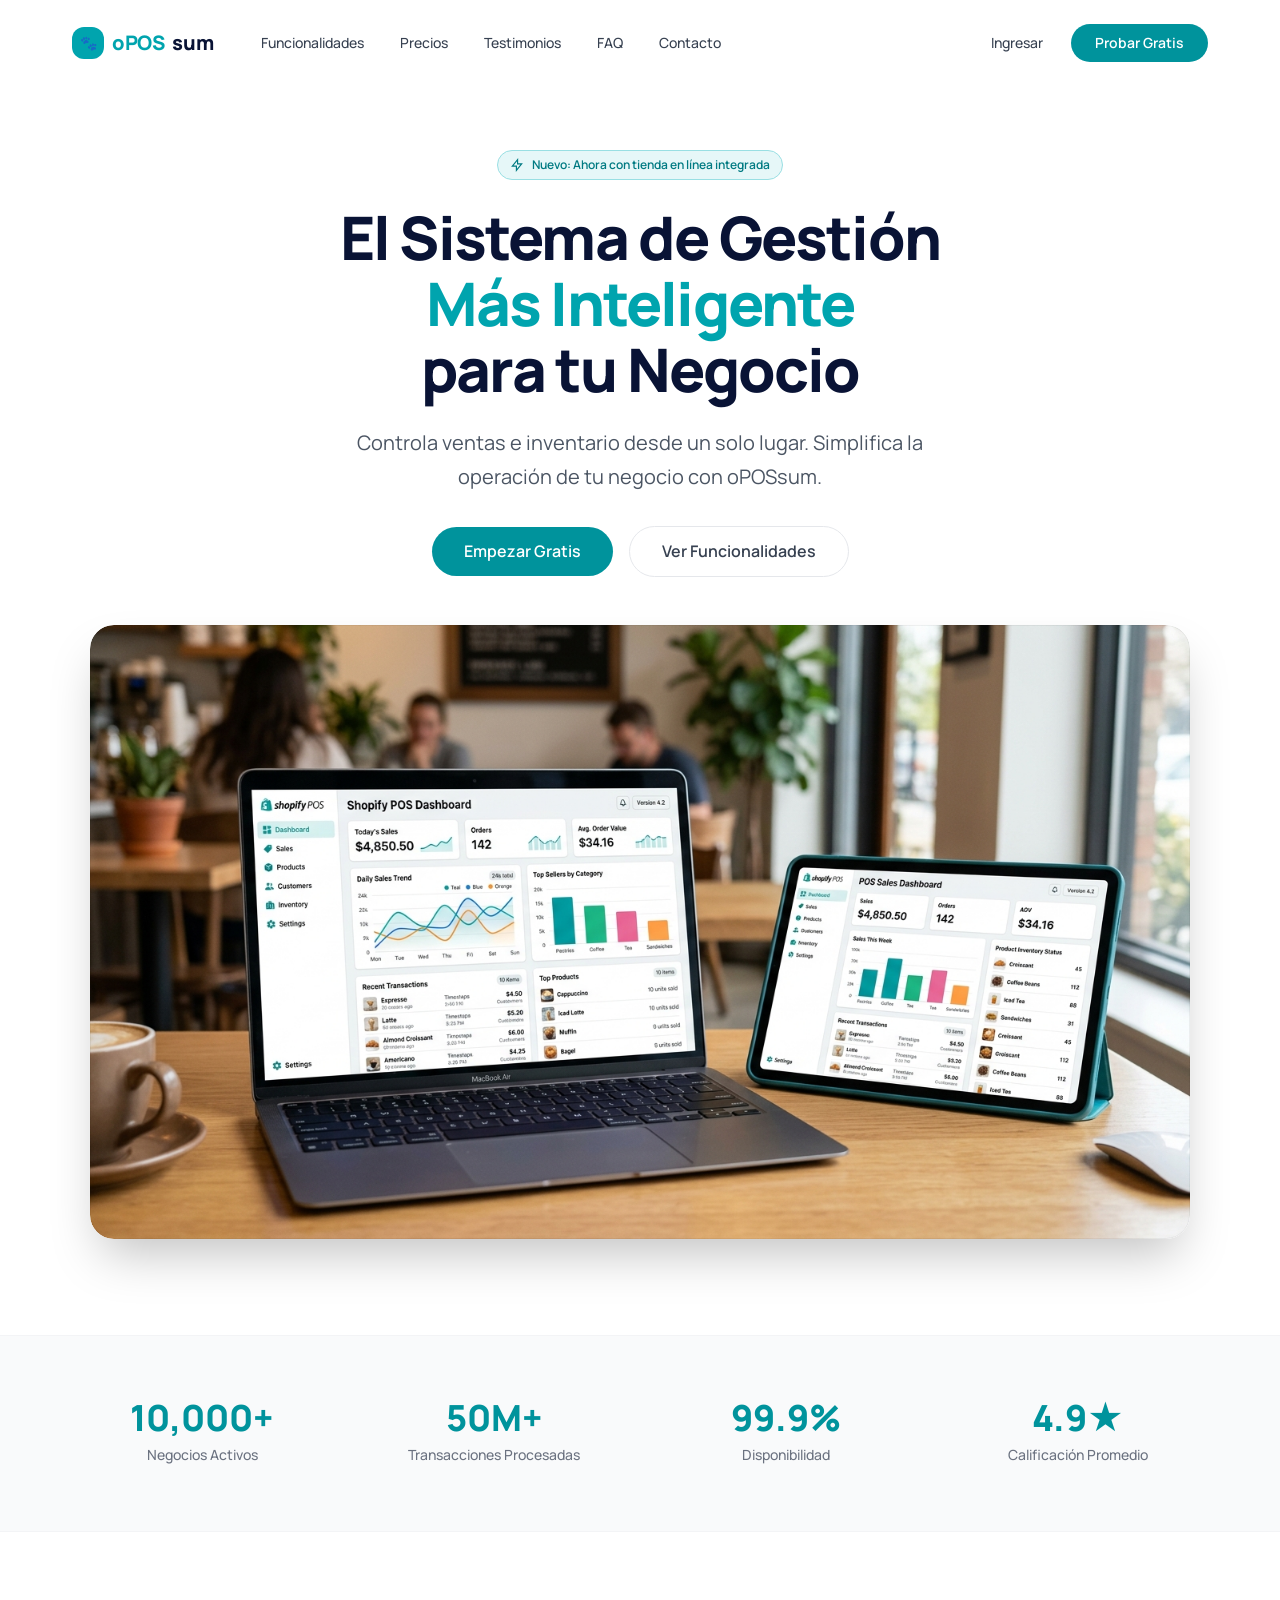
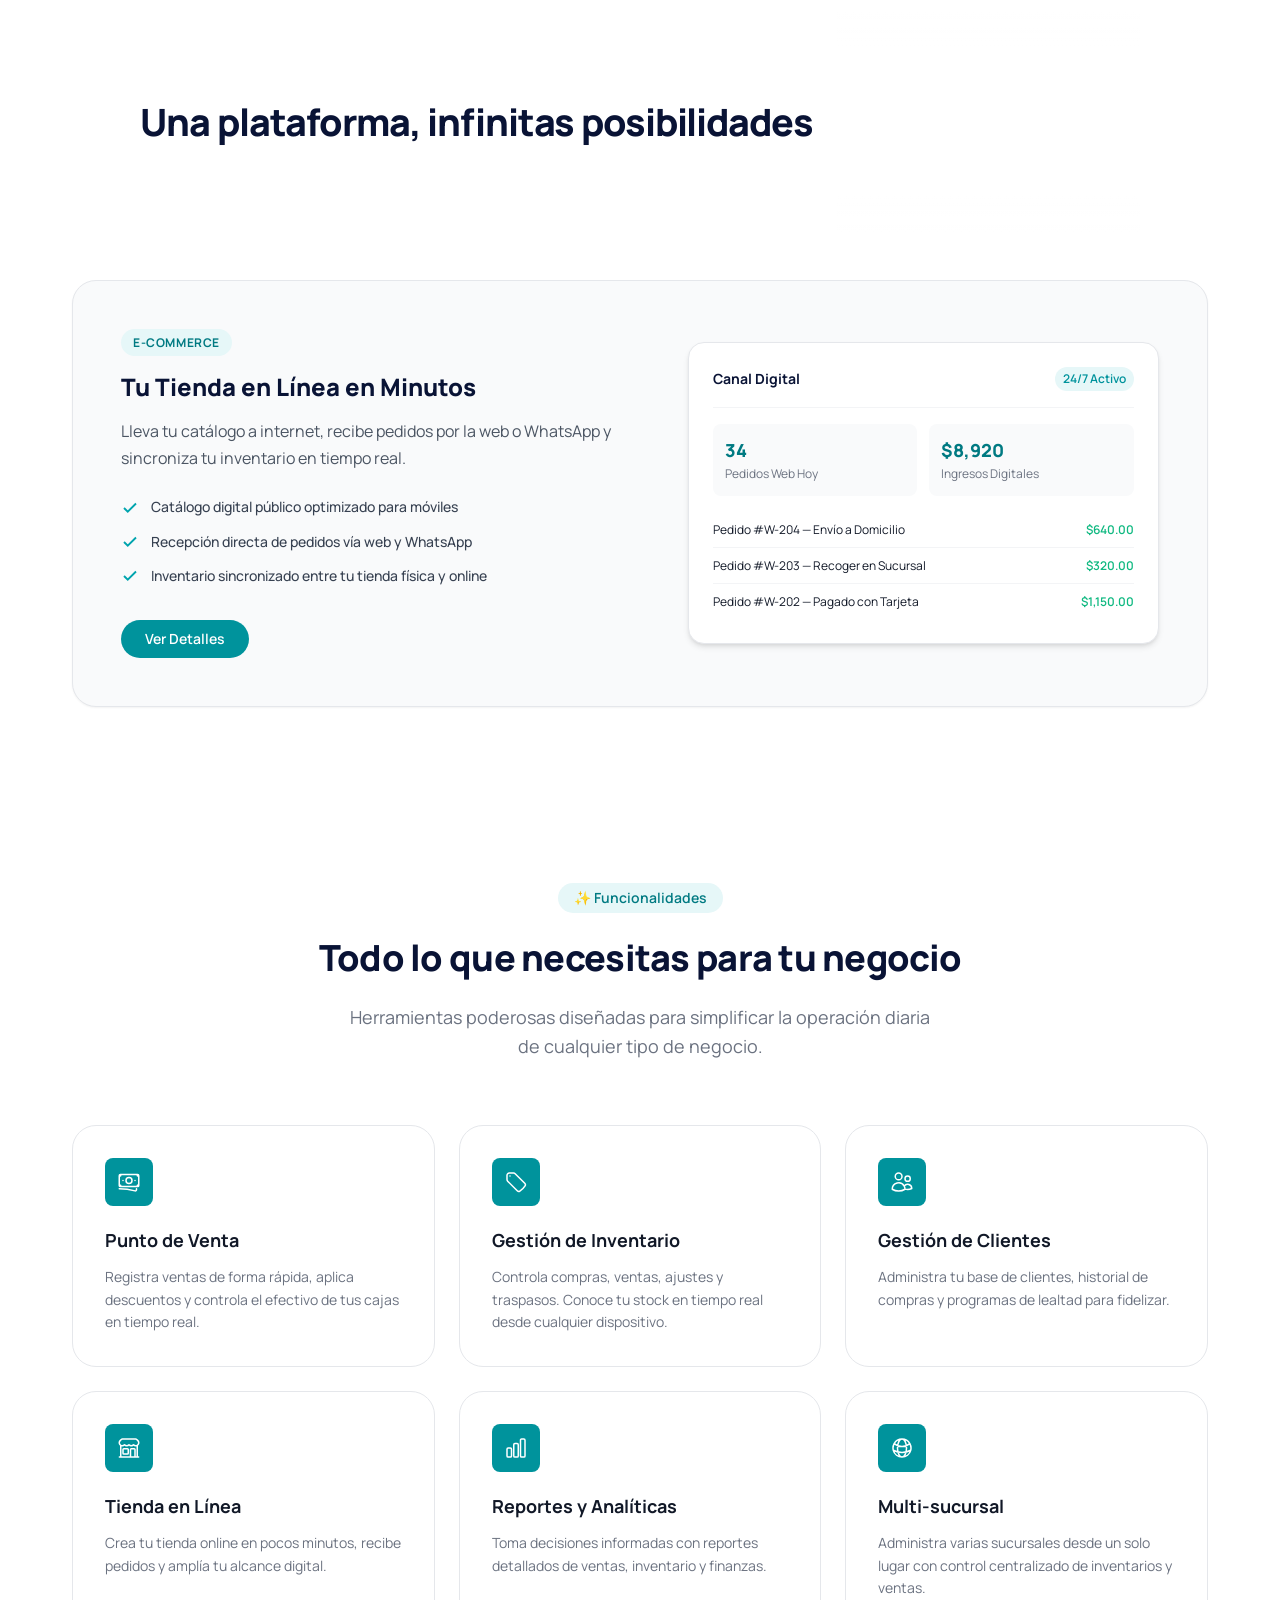
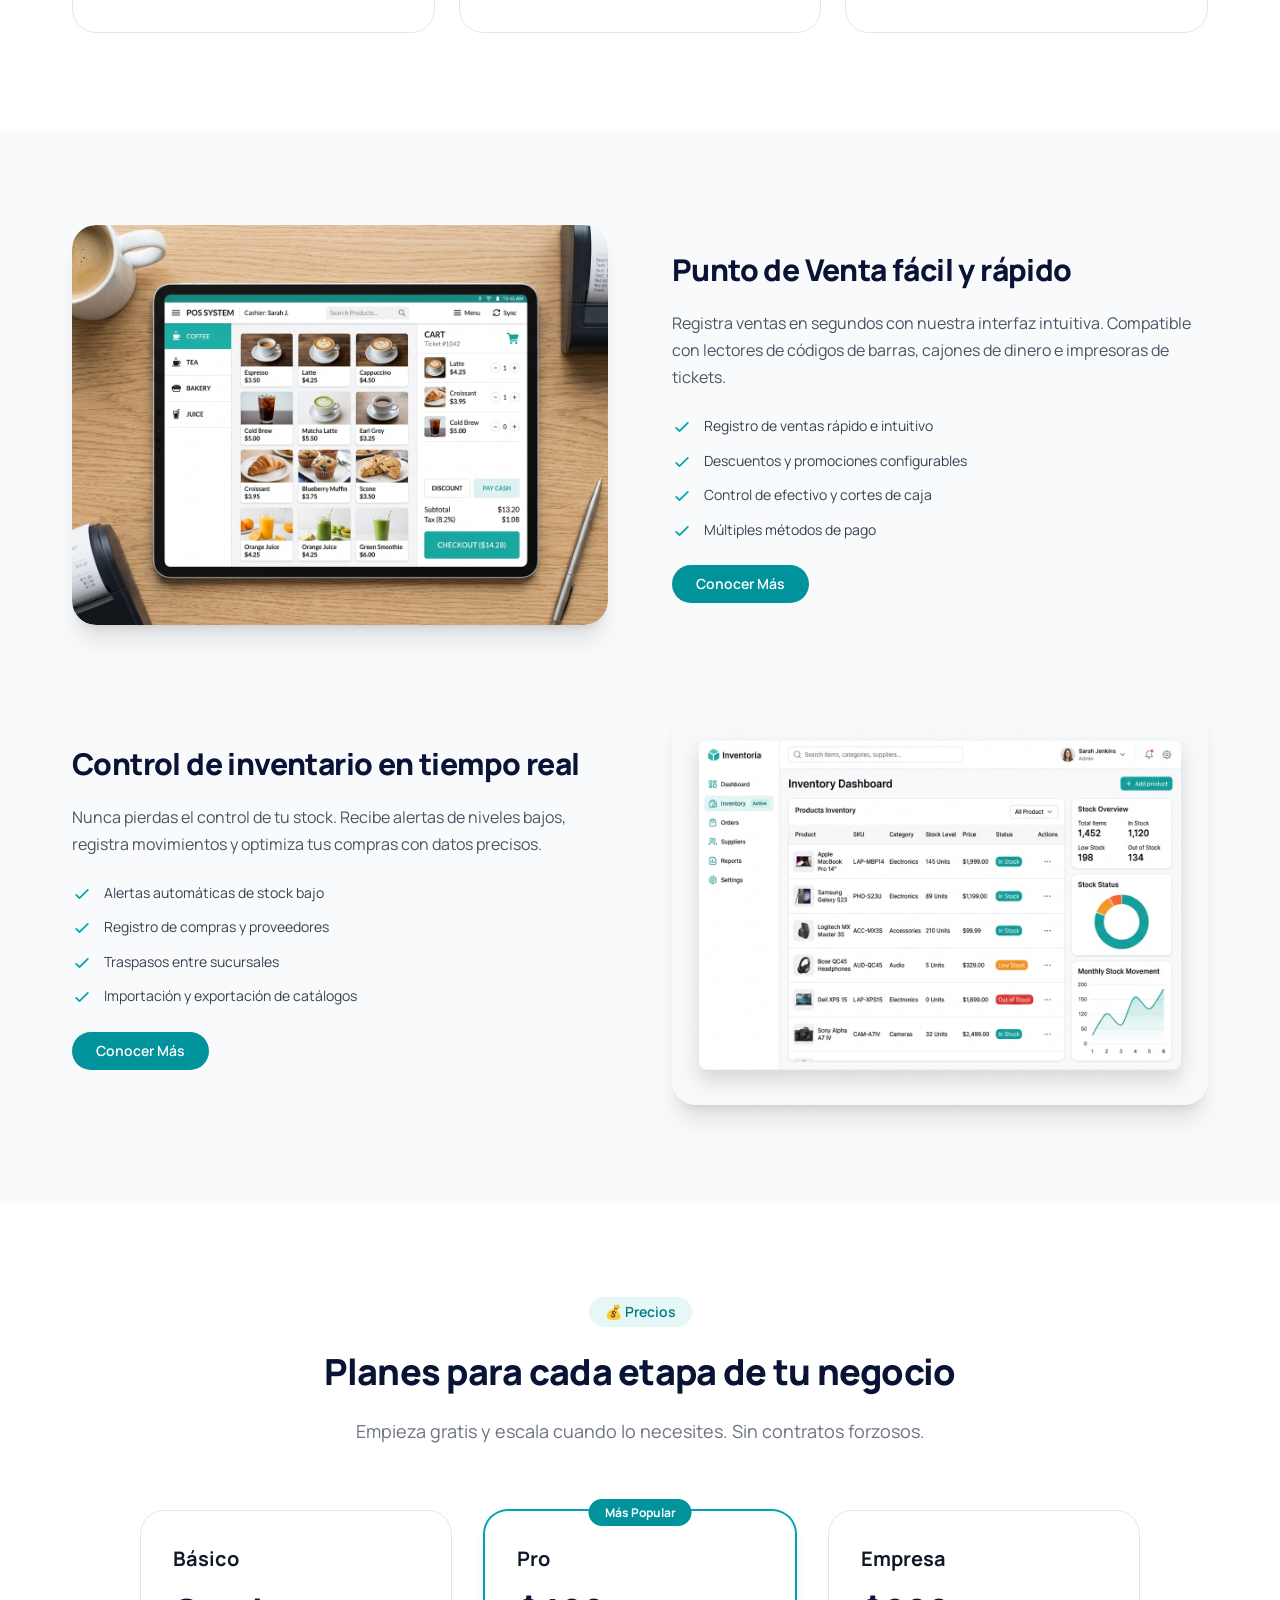
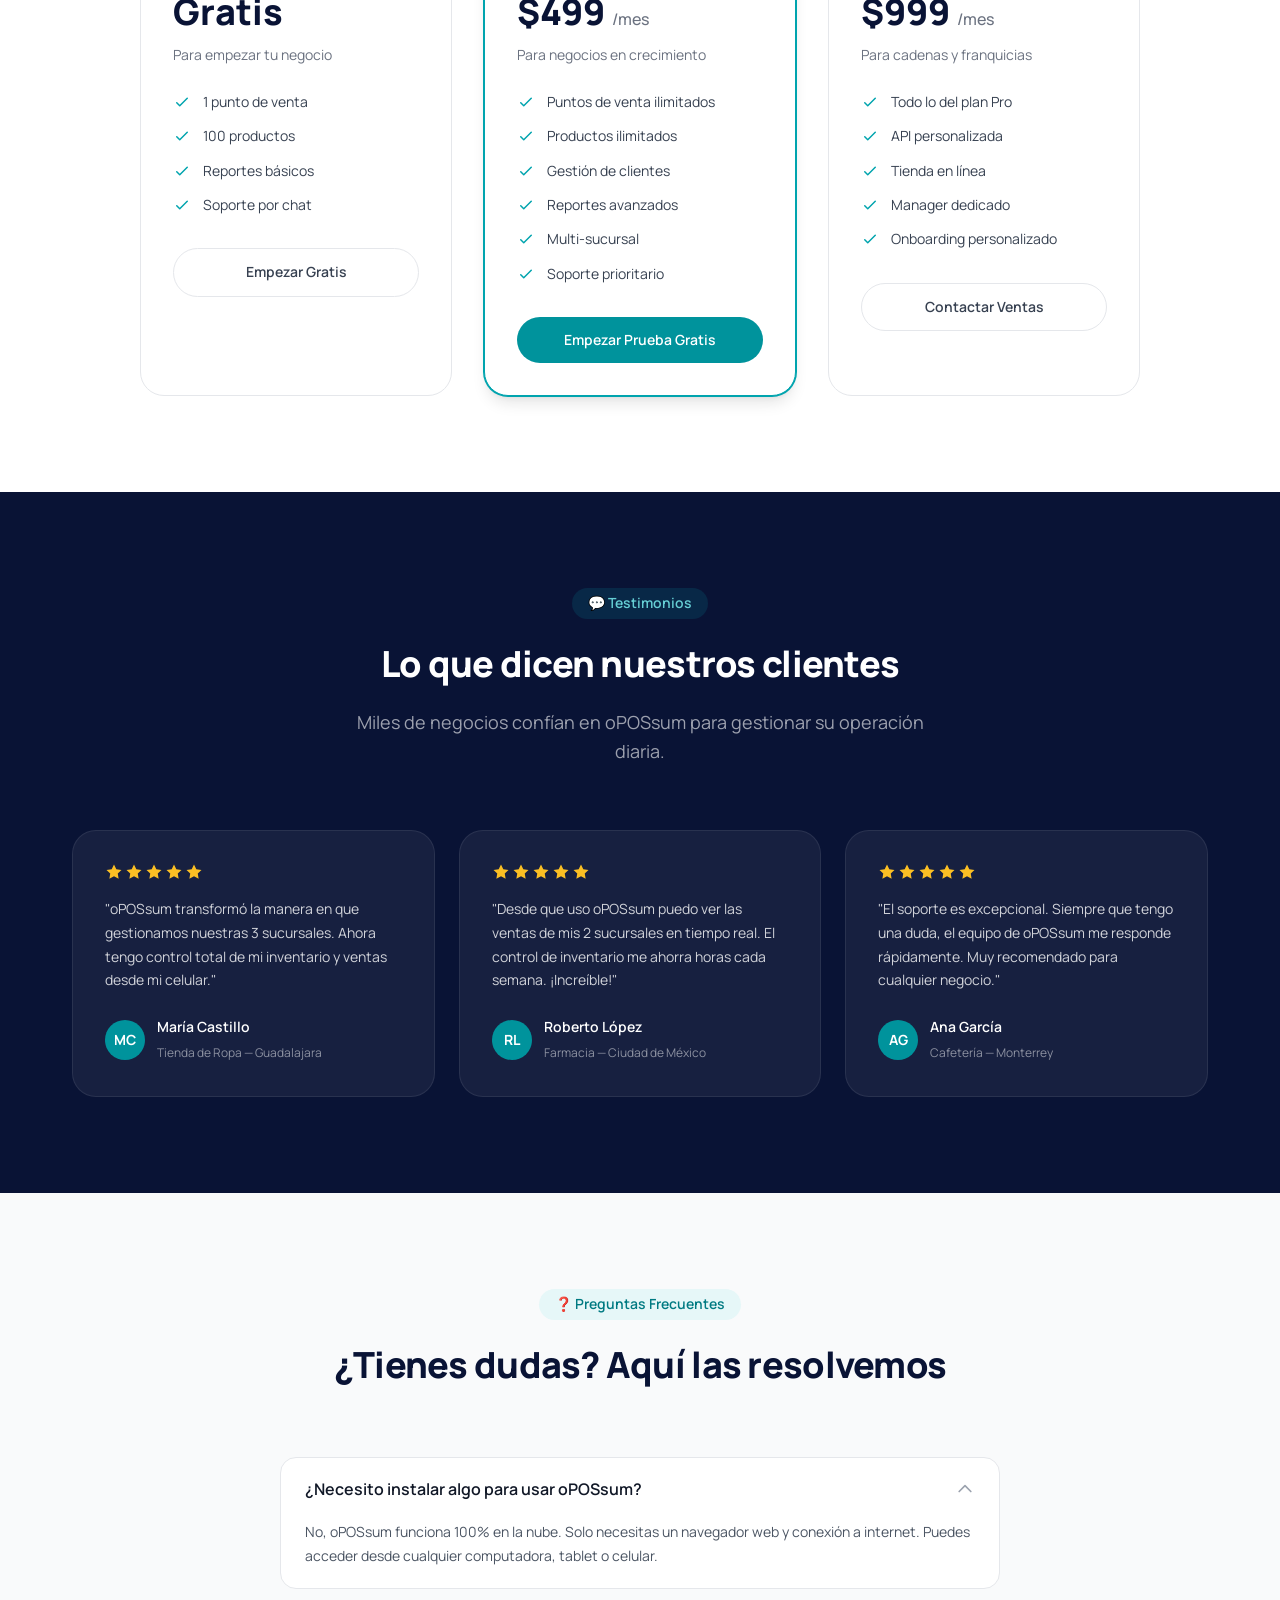
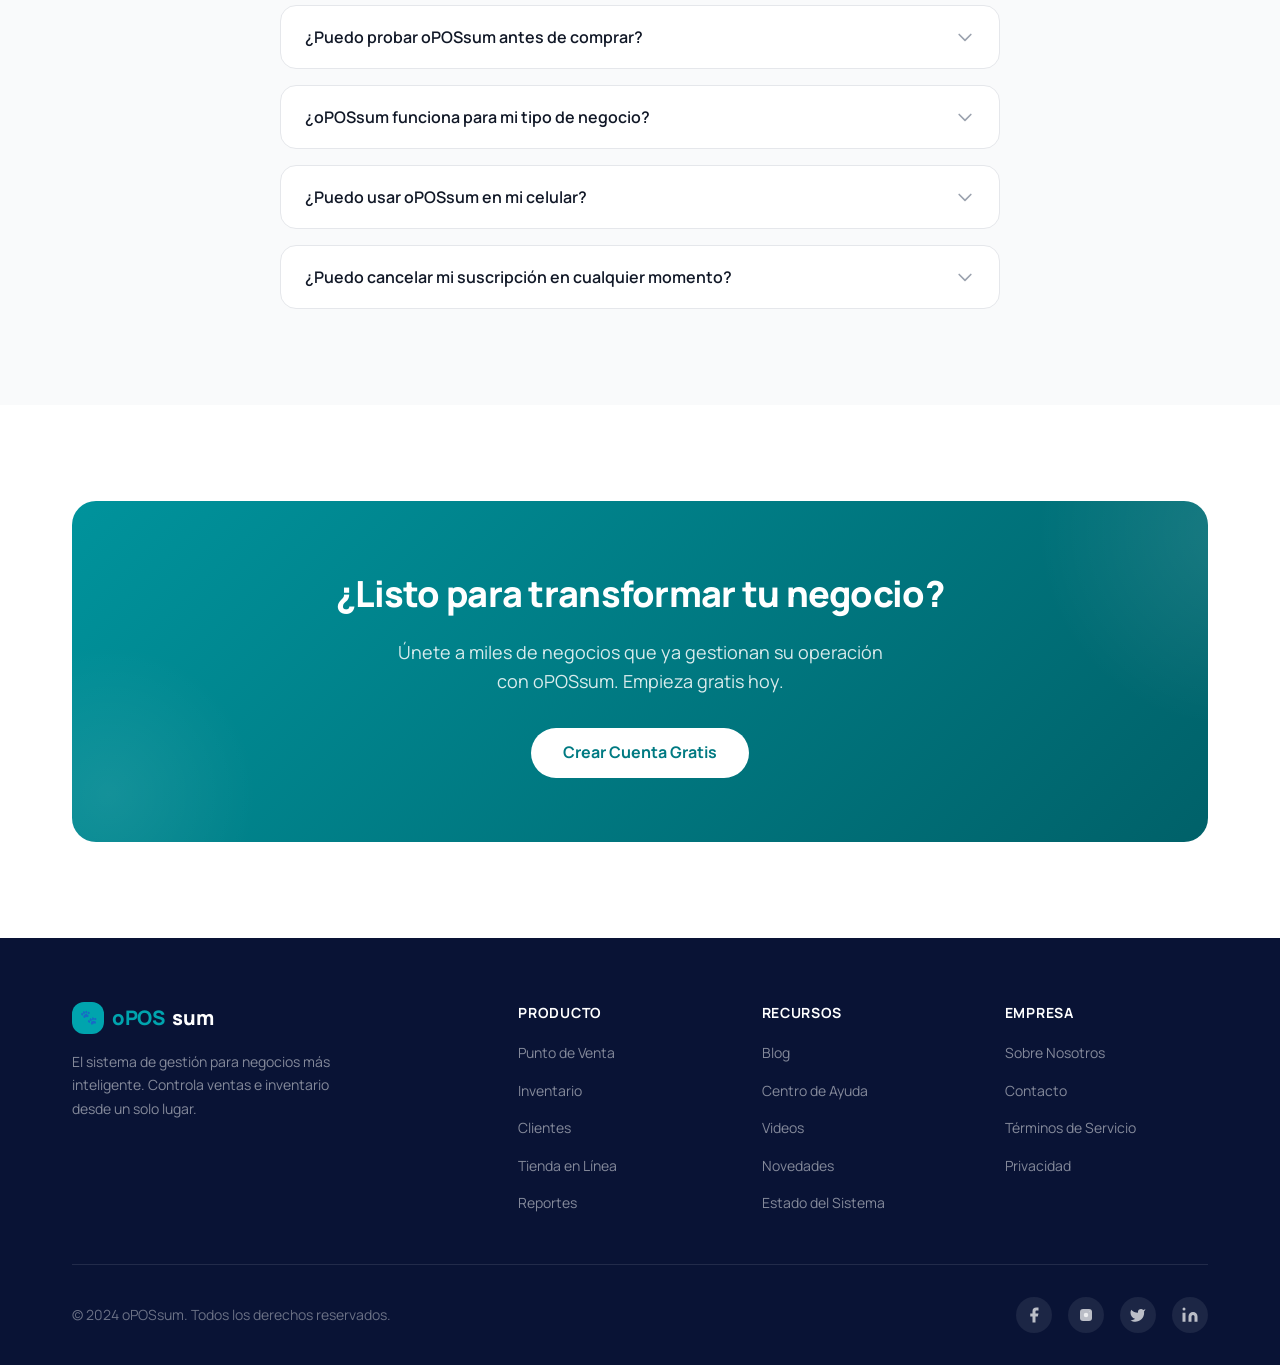
==== index.html @ d16ddad3 "feat: landing page oPOSsum con diseño responsive y selector tambor" ====
<!DOCTYPE html>
<html lang="es" class="h-full scroll-auto">
<head>
  <meta charset="UTF-8">
  <meta name="viewport" content="width=device-width, initial-scale=1.0">
  <title>oPOSsum - El Sistema de Punto de Venta Más Inteligente</title>
  <meta name="description" content="oPOSsum es el sistema de punto de venta más inteligente. Gestiona tu inventario y controla tu negocio desde cualquier lugar.">
  <meta property="og:title" content="oPOSsum - El Sistema de Punto de Venta Más Inteligente">
  <meta property="og:description" content="oPOSsum es el sistema de punto de venta más inteligente. Gestiona tu inventario y controla tu negocio desde cualquier lugar.">
  <meta property="og:type" content="website">
  <meta name="twitter:card" content="summary_large_image">
  <meta name="twitter:title" content="oPOSsum - El Sistema de Punto de Venta Más Inteligente">
  <meta name="twitter:description" content="oPOSsum es el sistema de punto de venta más inteligente. Gestiona tu inventario y controla tu negocio desde cualquier lugar.">
  <meta name="theme-color" content="#00A4AE">

  <!-- Fonts -->
  <link rel="preconnect" href="https://fonts.googleapis.com">
  <link rel="preconnect" href="https://fonts.gstatic.com" crossorigin>
  <link href="https://fonts.googleapis.com/css2?family=Manrope:wght@200;300;400;500;600;700;800;900&display=swap" rel="stylesheet">
  <link href="https://fonts.googleapis.com/css2?family=Inter:wght@200;300;400;500;600;700;800;900&display=swap" rel="stylesheet">

  <!-- Styles -->
  <link rel="stylesheet" href="styles.css">
</head>
<body>

  <!-- ============ HEADER ============ -->
  <header class="header" id="header">
    <div class="container">
      <nav class="navbar">
        <div style="display:flex; align-items:center; gap:2rem;">
          <a href="/" class="logo" aria-label="Inicio">
            <div class="logo-icon">🐾</div>
            <span>oPOS</span>sum
          </a>
          <ul class="nav-links">
            <li><a href="#funcionalidades" class="nav-link">Funcionalidades</a></li>
            <li><a href="#precios" class="nav-link">Precios</a></li>
            <li><a href="#testimonios" class="nav-link">Testimonios</a></li>
            <li><a href="#faq" class="nav-link">FAQ</a></li>
            <li><a href="#contacto" class="nav-link">Contacto</a></li>
          </ul>
        </div>
        <div class="nav-actions">
          <a href="#" class="btn-login">Ingresar</a>
          <a href="#" class="btn-primary" id="cta-header">Probar Gratis</a>
          <button class="mobile-toggle" id="mobile-toggle" aria-label="Menú">
            <svg fill="none" stroke-width="2" stroke-linecap="round" viewBox="0 0 24 24">
              <path d="M3 6h18M3 12h18M3 18h18" class="hamburger-lines"/>
            </svg>
          </button>
        </div>
      </nav>
    </div>

    <!-- Mobile Menu -->
    <div class="mobile-menu" id="mobile-menu">
      <a href="#funcionalidades" class="nav-link">Funcionalidades</a>
      <a href="#precios" class="nav-link">Precios</a>
      <a href="#testimonios" class="nav-link">Testimonios</a>
      <a href="#faq" class="nav-link">FAQ</a>
      <a href="#contacto" class="nav-link">Contacto</a>
      <a href="#" class="btn-primary btn-large">Probar Gratis</a>
    </div>
  </header>

  <main>
    <!-- ============ HERO ============ -->
    <section class="hero" id="hero">
      <div class="container">
        <div class="hero-badge">
          <svg viewBox="0 0 24 24" fill="none" stroke="currentColor" stroke-width="2">
            <path d="M13 10V3L4 14h7v7l9-11h-7z"/>
          </svg>
          Nuevo: Ahora con tienda en línea integrada
        </div>

        <h1>
          El Sistema de Gestión<br>
          <span class="highlight">Más Inteligente</span><br>
          para tu Negocio
        </h1>

        <p>
          Controla ventas e inventario desde un solo lugar. 
          Simplifica la operación de tu negocio con oPOSsum.
        </p>

        <div class="hero-buttons">
          <a href="#" class="btn-primary btn-large pulse-glow" id="cta-hero">Empezar Gratis</a>
          <a href="#funcionalidades" class="btn-secondary btn-large" id="cta-demo">Ver Funcionalidades</a>
        </div>

        <div class="hero-image">
          <img src="images/hero-dashboard.jpg" 
               alt="Dashboard del sistema oPOSsum mostrando ventas, inventario y reportes"
               width="1100" height="619"
               loading="eager">
        </div>
      </div>
    </section>

    <!-- ============ SOCIAL PROOF ============ -->
    <section class="social-proof" id="social-proof">
      <div class="container">
        <div class="stats-grid">
          <div class="stat-item animate-on-scroll">
            <div class="stat-number">10,000+</div>
            <div class="stat-label">Negocios Activos</div>
          </div>
          <div class="stat-item animate-on-scroll">
            <div class="stat-number">50M+</div>
            <div class="stat-label">Transacciones Procesadas</div>
          </div>
          <div class="stat-item animate-on-scroll">
            <div class="stat-number">99.9%</div>
            <div class="stat-label">Disponibilidad</div>
          </div>
          <div class="stat-item animate-on-scroll">
            <div class="stat-number">4.9★</div>
            <div class="stat-label">Calificación Promedio</div>
          </div>
        </div>
      </div>
    </section>

    <!-- ============ TAMBOR / POSIBILIDADES SECTION ============ -->
    <section class="possibilities-section" id="posibilidades">
      <div class="container">
        <div class="possibilities-header animate-on-scroll">
          <h2 class="possibilities-title">Una plataforma, infinitas posibilidades</h2>

          <!-- Drum Wheel / Tambor -->
          <div class="drum-wrapper" id="drum-wrapper">
            <div class="drum-viewport">
              <div class="drum-mask-top"></div>
              <div class="drum-wheel" id="drum-wheel">
                <div class="drum-item far-top">Finanzas</div>
                <div class="drum-item near-top">Proveedores</div>
                <div class="drum-item active">Ventas</div>
                <div class="drum-item near-bottom">Inventario</div>
                <div class="drum-item far-bottom">Tienda en Línea</div>
              </div>
              <div class="drum-mask-bottom"></div>
            </div>
          </div>
        </div>

        <!-- Dynamic card updated based on active drum item -->
        <div class="possibilities-card animate-on-scroll" id="possibilities-card">
          <div class="possibilities-card-info">
            <span class="possibilities-badge" id="drum-badge">Módulo</span>
            <h3 id="drum-card-title">Punto de Venta y Cobros</h3>
            <p id="drum-card-desc">Registra ventas al instante, cobra con cualquier método de pago y agiliza la atención a tus clientes.</p>
            <ul class="possibilities-feature-list" id="drum-card-list">
              <li>
                <svg viewBox="0 0 24 24" fill="none" stroke="currentColor" stroke-width="2.5"><path d="M20 6L9 17l-5-5"/></svg>
                Cobros rápidos en segundos
              </li>
              <li>
                <svg viewBox="0 0 24 24" fill="none" stroke="currentColor" stroke-width="2.5"><path d="M20 6L9 17l-5-5"/></svg>
                Control de efectivo y arqueo de caja
              </li>
              <li>
                <svg viewBox="0 0 24 24" fill="none" stroke="currentColor" stroke-width="2.5"><path d="M20 6L9 17l-5-5"/></svg>
                Múltiples métodos de pago (efectivo, tarjeta, transferencias)
              </li>
            </ul>
            <a href="#funcionalidades" class="btn-primary">Ver Detalles</a>
          </div>

          <div class="possibilities-mockup" id="drum-card-mockup">
            <div class="mockup-header">
              <span class="mockup-title" id="mockup-header-title">Panel de Operaciones</span>
              <span class="mockup-pill" id="mockup-header-status">En Vivo</span>
            </div>
            <div class="mockup-stats-row" id="mockup-stats">
              <div class="mockup-stat-box">
                <div class="num" id="mockup-stat-1-val">$14,850</div>
                <div class="lbl" id="mockup-stat-1-lbl">Ventas del Día</div>
              </div>
              <div class="mockup-stat-box">
                <div class="num" id="mockup-stat-2-val">89</div>
                <div class="lbl" id="mockup-stat-2-lbl">Tickets Cobrados</div>
              </div>
            </div>
            <div class="mockup-list" id="mockup-items">
              <div class="mockup-list-item">
                <span>Ticket #1042 — Mostrador</span>
                <span class="mockup-tag-green">+$450.00</span>
              </div>
              <div class="mockup-list-item">
                <span>Ticket #1041 — Tarjeta Débito</span>
                <span class="mockup-tag-green">+$1,280.00</span>
              </div>
              <div class="mockup-list-item">
                <span>Ticket #1040 — Transferencia</span>
                <span class="mockup-tag-green">+$790.00</span>
              </div>
            </div>
          </div>
        </div>
      </div>
    </section>

    <!-- ============ FEATURES GRID ============ -->
    <section class="features" id="funcionalidades">
      <div class="container">
        <div class="section-header animate-on-scroll">
          <div class="section-tag">✨ Funcionalidades</div>
          <h2 class="section-title">Todo lo que necesitas para tu negocio</h2>
          <p class="section-subtitle">
            Herramientas poderosas diseñadas para simplificar la operación diaria de cualquier tipo de negocio.
          </p>
        </div>

        <div class="features-grid stagger-children">
          <!-- Feature 1: Punto de Venta -->
          <div class="feature-card animate-on-scroll" id="feature-pos">
            <div class="feature-icon">
              <svg viewBox="0 0 24 24" stroke-linecap="round" stroke-linejoin="round">
                <path d="M2.25 18.75a60.07 60.07 0 0115.797 2.101c.727.198 1.453-.342 1.453-1.096V18.75M3.75 4.5v.75A.75.75 0 013 6h-.75m0 0v-.375c0-.621.504-1.125 1.125-1.125H20.25M2.25 6v9m18-10.5v.75c0 .414.336.75.75.75h.75m-1.5-1.5h.375c.621 0 1.125.504 1.125 1.125v9.75c0 .621-.504 1.125-1.125 1.125h-.375m1.5-1.5H21a.75.75 0 00-.75.75v.75m0 0H3.75m0 0h-.375a1.125 1.125 0 01-1.125-1.125V15m1.5 1.5v-.75A.75.75 0 003 15h-.75M15 10.5a3 3 0 11-6 0 3 3 0 016 0zm3 0h.008v.008H18V10.5zm-12 0h.008v.008H6V10.5z"/>
              </svg>
            </div>
            <h3>Punto de Venta</h3>
            <p>Registra ventas de forma rápida, aplica descuentos y controla el efectivo de tus cajas en tiempo real.</p>
          </div>

          <!-- Feature 2: Inventario -->
          <div class="feature-card animate-on-scroll" id="feature-inventory">
            <div class="feature-icon">
              <svg viewBox="0 0 24 24" stroke-linecap="round" stroke-linejoin="round">
                <path d="M9.568 3H5.25A2.25 2.25 0 003 5.25v4.318c0 .597.237 1.17.659 1.591l9.581 9.581c.699.699 1.78.872 2.607.33a18.095 18.095 0 005.223-5.223c.542-.827.369-1.908-.33-2.607L11.16 3.66A2.25 2.25 0 009.568 3z"/>
                <path d="M6 6h.008v.008H6V6z"/>
              </svg>
            </div>
            <h3>Gestión de Inventario</h3>
            <p>Controla compras, ventas, ajustes y traspasos. Conoce tu stock en tiempo real desde cualquier dispositivo.</p>
          </div>

          <!-- Feature 3: Clientes -->
          <div class="feature-card animate-on-scroll" id="feature-clients">
            <div class="feature-icon">
              <svg viewBox="0 0 24 24" stroke-linecap="round" stroke-linejoin="round">
                <path d="M15 19.128a9.38 9.38 0 002.625.372 9.337 9.337 0 004.121-.952 4.125 4.125 0 00-7.533-2.493M15 19.128v-.003c0-1.113-.285-2.16-.786-3.07M15 19.128v.106A12.318 12.318 0 018.624 21c-2.331 0-4.512-.645-6.374-1.766l-.001-.109a6.375 6.375 0 0111.964-3.07M12 6.375a3.375 3.375 0 11-6.75 0 3.375 3.375 0 016.75 0zm8.25 2.25a2.625 2.625 0 11-5.25 0 2.625 2.625 0 015.25 0z"/>
              </svg>
            </div>
            <h3>Gestión de Clientes</h3>
            <p>Administra tu base de clientes, historial de compras y programas de lealtad para fidelizar.</p>
          </div>

          <!-- Feature 4: Tienda en Línea -->
          <div class="feature-card animate-on-scroll" id="feature-store">
            <div class="feature-icon">
              <svg viewBox="0 0 24 24" stroke-linecap="round" stroke-linejoin="round">
                <path d="M13.5 21v-7.5a.75.75 0 01.75-.75h3a.75.75 0 01.75.75V21m-4.5 0H2.36m11.14 0H18m0 0h3.64m-1.39 0V9.349m-16.5 11.65V9.35m0 0a3.001 3.001 0 003.75-.615A2.993 2.993 0 009.75 9.75c.896 0 1.7-.393 2.25-1.016a2.993 2.993 0 002.25 1.016c.896 0 1.7-.393 2.25-1.016a3.001 3.001 0 003.75.614m-16.5 0a3.004 3.004 0 01-.621-4.72L4.318 3.44A1.5 1.5 0 015.378 3h13.243a1.5 1.5 0 011.06.44l1.19 1.189a3 3 0 01-.621 4.72m-13.5 8.65h3.75a.75.75 0 00.75-.75V13.5a.75.75 0 00-.75-.75H6.75a.75.75 0 00-.75.75v3.75c0 .415.336.75.75.75z"/>
              </svg>
            </div>
            <h3>Tienda en Línea</h3>
            <p>Crea tu tienda online en pocos minutos, recibe pedidos y amplía tu alcance digital.</p>
          </div>

          <!-- Feature 5: Reportes -->
          <div class="feature-card animate-on-scroll" id="feature-reports">
            <div class="feature-icon">
              <svg viewBox="0 0 24 24" stroke-linecap="round" stroke-linejoin="round">
                <path d="M3 13.125C3 12.504 3.504 12 4.125 12h2.25c.621 0 1.125.504 1.125 1.125v6.75C7.5 20.496 6.996 21 6.375 21h-2.25A1.125 1.125 0 013 19.875v-6.75zM9.75 8.625c0-.621.504-1.125 1.125-1.125h2.25c.621 0 1.125.504 1.125 1.125v11.25c0 .621-.504 1.125-1.125 1.125h-2.25a1.125 1.125 0 01-1.125-1.125V8.625zM16.5 4.125c0-.621.504-1.125 1.125-1.125h2.25C20.496 3 21 3.504 21 4.125v15.75c0 .621-.504 1.125-1.125 1.125h-2.25a1.125 1.125 0 01-1.125-1.125V4.125z"/>
              </svg>
            </div>
            <h3>Reportes y Analíticas</h3>
            <p>Toma decisiones informadas con reportes detallados de ventas, inventario y finanzas.</p>
          </div>

          <!-- Feature 6: Multi-sucursal -->
          <div class="feature-card animate-on-scroll" id="feature-multi">
            <div class="feature-icon">
              <svg viewBox="0 0 24 24" stroke-linecap="round" stroke-linejoin="round">
                <path d="M12 21a9.004 9.004 0 008.716-6.747M12 21a9.004 9.004 0 01-8.716-6.747M12 21c2.485 0 4.5-4.03 4.5-9S14.485 3 12 3m0 18c-2.485 0-4.5-4.03-4.5-9S9.515 3 12 3m0 0a8.997 8.997 0 017.843 4.582M12 3a8.997 8.997 0 00-7.843 4.582m15.686 0A11.953 11.953 0 0112 10.5c-2.998 0-5.74-1.1-7.843-2.918m15.686 0A8.959 8.959 0 0121 12c0 .778-.099 1.533-.284 2.253m0 0A17.919 17.919 0 0112 16.5c-3.162 0-6.133-.815-8.716-2.247m0 0A9.015 9.015 0 013 12c0-1.605.42-3.113 1.157-4.418"/>
              </svg>
            </div>
            <h3>Multi-sucursal</h3>
            <p>Administra varias sucursales desde un solo lugar con control centralizado de inventarios y ventas.</p>
          </div>
        </div>
      </div>
    </section>

    <!-- ============ SHOWCASE SECTIONS ============ -->
    <section class="showcase" id="showcase">
      <div class="container">
        <!-- Showcase 1: Punto de Venta -->
        <div class="showcase-item animate-on-scroll">
          <div class="showcase-image">
            <img src="images/feature-pos.jpg" 
                 alt="Interfaz del punto de venta oPOSsum" 
                 width="600" height="450"
                 loading="lazy">
          </div>
          <div class="showcase-content">
            <h3>Punto de Venta fácil y rápido</h3>
            <p>
              Registra ventas en segundos con nuestra interfaz intuitiva. 
              Compatible con lectores de códigos de barras, cajones de dinero e impresoras de tickets.
            </p>
            <ul class="showcase-list">
              <li>
                <svg viewBox="0 0 24 24" stroke-width="2" stroke-linecap="round" stroke-linejoin="round"><path d="M5 13l4 4L19 7"/></svg>
                Registro de ventas rápido e intuitivo
              </li>
              <li>
                <svg viewBox="0 0 24 24" stroke-width="2" stroke-linecap="round" stroke-linejoin="round"><path d="M5 13l4 4L19 7"/></svg>
                Descuentos y promociones configurables
              </li>
              <li>
                <svg viewBox="0 0 24 24" stroke-width="2" stroke-linecap="round" stroke-linejoin="round"><path d="M5 13l4 4L19 7"/></svg>
                Control de efectivo y cortes de caja
              </li>
              <li>
                <svg viewBox="0 0 24 24" stroke-width="2" stroke-linecap="round" stroke-linejoin="round"><path d="M5 13l4 4L19 7"/></svg>
                Múltiples métodos de pago
              </li>
            </ul>
            <a href="#" class="btn-primary">Conocer Más</a>
          </div>
        </div>

        <!-- Showcase 2: Inventario -->
        <div class="showcase-item reverse animate-on-scroll">
          <div class="showcase-image">
            <img src="images/feature-inventory.jpg" 
                 alt="Sistema de gestión de inventario oPOSsum" 
                 width="600" height="450"
                 loading="lazy">
          </div>
          <div class="showcase-content">
            <h3>Control de inventario en tiempo real</h3>
            <p>
              Nunca pierdas el control de tu stock. Recibe alertas de niveles bajos, 
              registra movimientos y optimiza tus compras con datos precisos.
            </p>
            <ul class="showcase-list">
              <li>
                <svg viewBox="0 0 24 24" stroke-width="2" stroke-linecap="round" stroke-linejoin="round"><path d="M5 13l4 4L19 7"/></svg>
                Alertas automáticas de stock bajo
              </li>
              <li>
                <svg viewBox="0 0 24 24" stroke-width="2" stroke-linecap="round" stroke-linejoin="round"><path d="M5 13l4 4L19 7"/></svg>
                Registro de compras y proveedores
              </li>
              <li>
                <svg viewBox="0 0 24 24" stroke-width="2" stroke-linecap="round" stroke-linejoin="round"><path d="M5 13l4 4L19 7"/></svg>
                Traspasos entre sucursales
              </li>
              <li>
                <svg viewBox="0 0 24 24" stroke-width="2" stroke-linecap="round" stroke-linejoin="round"><path d="M5 13l4 4L19 7"/></svg>
                Importación y exportación de catálogos
              </li>
            </ul>
            <a href="#" class="btn-primary">Conocer Más</a>
          </div>
        </div>


      </div>
    </section>

    <!-- ============ PRICING ============ -->
    <section class="pricing" id="precios">
      <div class="container">
        <div class="section-header animate-on-scroll">
          <div class="section-tag">💰 Precios</div>
          <h2 class="section-title">Planes para cada etapa de tu negocio</h2>
          <p class="section-subtitle">
            Empieza gratis y escala cuando lo necesites. Sin contratos forzosos.
          </p>
        </div>

        <div class="pricing-cards">
          <!-- Plan Básico -->
          <div class="pricing-card animate-on-scroll" id="plan-basico">
            <h3>Básico</h3>
            <div class="price">Gratis</div>
            <p class="price-desc">Para empezar tu negocio</p>
            <ul class="pricing-features">
              <li>
                <svg viewBox="0 0 24 24" stroke-width="2" stroke-linecap="round" stroke-linejoin="round"><path d="M5 13l4 4L19 7"/></svg>
                1 punto de venta
              </li>
              <li>
                <svg viewBox="0 0 24 24" stroke-width="2" stroke-linecap="round" stroke-linejoin="round"><path d="M5 13l4 4L19 7"/></svg>
                100 productos
              </li>
              <li>
                <svg viewBox="0 0 24 24" stroke-width="2" stroke-linecap="round" stroke-linejoin="round"><path d="M5 13l4 4L19 7"/></svg>
                Reportes básicos
              </li>
              <li>
                <svg viewBox="0 0 24 24" stroke-width="2" stroke-linecap="round" stroke-linejoin="round"><path d="M5 13l4 4L19 7"/></svg>
                Soporte por chat
              </li>
            </ul>
            <a href="#" class="btn-secondary" style="width:100%;">Empezar Gratis</a>
          </div>

          <!-- Plan Pro -->
          <div class="pricing-card featured animate-on-scroll" id="plan-pro">
            <h3>Pro</h3>
            <div class="price">$499 <span>/mes</span></div>
            <p class="price-desc">Para negocios en crecimiento</p>
            <ul class="pricing-features">
              <li>
                <svg viewBox="0 0 24 24" stroke-width="2" stroke-linecap="round" stroke-linejoin="round"><path d="M5 13l4 4L19 7"/></svg>
                Puntos de venta ilimitados
              </li>
              <li>
                <svg viewBox="0 0 24 24" stroke-width="2" stroke-linecap="round" stroke-linejoin="round"><path d="M5 13l4 4L19 7"/></svg>
                Productos ilimitados
              </li>
              <li>
                <svg viewBox="0 0 24 24" stroke-width="2" stroke-linecap="round" stroke-linejoin="round"><path d="M5 13l4 4L19 7"/></svg>
                Gestión de clientes
              </li>
              <li>
                <svg viewBox="0 0 24 24" stroke-width="2" stroke-linecap="round" stroke-linejoin="round"><path d="M5 13l4 4L19 7"/></svg>
                Reportes avanzados
              </li>
              <li>
                <svg viewBox="0 0 24 24" stroke-width="2" stroke-linecap="round" stroke-linejoin="round"><path d="M5 13l4 4L19 7"/></svg>
                Multi-sucursal
              </li>
              <li>
                <svg viewBox="0 0 24 24" stroke-width="2" stroke-linecap="round" stroke-linejoin="round"><path d="M5 13l4 4L19 7"/></svg>
                Soporte prioritario
              </li>
            </ul>
            <a href="#" class="btn-primary" style="width:100%;">Empezar Prueba Gratis</a>
          </div>

          <!-- Plan Empresa -->
          <div class="pricing-card animate-on-scroll" id="plan-empresa">
            <h3>Empresa</h3>
            <div class="price">$999 <span>/mes</span></div>
            <p class="price-desc">Para cadenas y franquicias</p>
            <ul class="pricing-features">
              <li>
                <svg viewBox="0 0 24 24" stroke-width="2" stroke-linecap="round" stroke-linejoin="round"><path d="M5 13l4 4L19 7"/></svg>
                Todo lo del plan Pro
              </li>
              <li>
                <svg viewBox="0 0 24 24" stroke-width="2" stroke-linecap="round" stroke-linejoin="round"><path d="M5 13l4 4L19 7"/></svg>
                API personalizada
              </li>
              <li>
                <svg viewBox="0 0 24 24" stroke-width="2" stroke-linecap="round" stroke-linejoin="round"><path d="M5 13l4 4L19 7"/></svg>
                Tienda en línea
              </li>
              <li>
                <svg viewBox="0 0 24 24" stroke-width="2" stroke-linecap="round" stroke-linejoin="round"><path d="M5 13l4 4L19 7"/></svg>
                Manager dedicado
              </li>
              <li>
                <svg viewBox="0 0 24 24" stroke-width="2" stroke-linecap="round" stroke-linejoin="round"><path d="M5 13l4 4L19 7"/></svg>
                Onboarding personalizado
              </li>
            </ul>
            <a href="#" class="btn-secondary" style="width:100%;">Contactar Ventas</a>
          </div>
        </div>
      </div>
    </section>

    <!-- ============ TESTIMONIALS ============ -->
    <section class="testimonials" id="testimonios">
      <div class="container">
        <div class="section-header animate-on-scroll">
          <div class="section-tag">💬 Testimonios</div>
          <h2 class="section-title">Lo que dicen nuestros clientes</h2>
          <p class="section-subtitle">
            Miles de negocios confían en oPOSsum para gestionar su operación diaria.
          </p>
        </div>

        <div class="testimonials-grid stagger-children">
          <div class="testimonial-card animate-on-scroll">
            <div class="testimonial-stars">
              <svg viewBox="0 0 24 24"><path d="M12 2l3.09 6.26L22 9.27l-5 4.87 1.18 6.88L12 17.77l-6.18 3.25L7 14.14 2 9.27l6.91-1.01L12 2z"/></svg>
              <svg viewBox="0 0 24 24"><path d="M12 2l3.09 6.26L22 9.27l-5 4.87 1.18 6.88L12 17.77l-6.18 3.25L7 14.14 2 9.27l6.91-1.01L12 2z"/></svg>
              <svg viewBox="0 0 24 24"><path d="M12 2l3.09 6.26L22 9.27l-5 4.87 1.18 6.88L12 17.77l-6.18 3.25L7 14.14 2 9.27l6.91-1.01L12 2z"/></svg>
              <svg viewBox="0 0 24 24"><path d="M12 2l3.09 6.26L22 9.27l-5 4.87 1.18 6.88L12 17.77l-6.18 3.25L7 14.14 2 9.27l6.91-1.01L12 2z"/></svg>
              <svg viewBox="0 0 24 24"><path d="M12 2l3.09 6.26L22 9.27l-5 4.87 1.18 6.88L12 17.77l-6.18 3.25L7 14.14 2 9.27l6.91-1.01L12 2z"/></svg>
            </div>
            <blockquote>
              "oPOSsum transformó la manera en que gestionamos nuestras 3 sucursales. 
              Ahora tengo control total de mi inventario y ventas desde mi celular."
            </blockquote>
            <div class="testimonial-author">
              <div class="testimonial-avatar">MC</div>
              <div class="testimonial-info">
                <strong>María Castillo</strong>
                <span>Tienda de Ropa — Guadalajara</span>
              </div>
            </div>
          </div>

          <div class="testimonial-card animate-on-scroll">
            <div class="testimonial-stars">
              <svg viewBox="0 0 24 24"><path d="M12 2l3.09 6.26L22 9.27l-5 4.87 1.18 6.88L12 17.77l-6.18 3.25L7 14.14 2 9.27l6.91-1.01L12 2z"/></svg>
              <svg viewBox="0 0 24 24"><path d="M12 2l3.09 6.26L22 9.27l-5 4.87 1.18 6.88L12 17.77l-6.18 3.25L7 14.14 2 9.27l6.91-1.01L12 2z"/></svg>
              <svg viewBox="0 0 24 24"><path d="M12 2l3.09 6.26L22 9.27l-5 4.87 1.18 6.88L12 17.77l-6.18 3.25L7 14.14 2 9.27l6.91-1.01L12 2z"/></svg>
              <svg viewBox="0 0 24 24"><path d="M12 2l3.09 6.26L22 9.27l-5 4.87 1.18 6.88L12 17.77l-6.18 3.25L7 14.14 2 9.27l6.91-1.01L12 2z"/></svg>
              <svg viewBox="0 0 24 24"><path d="M12 2l3.09 6.26L22 9.27l-5 4.87 1.18 6.88L12 17.77l-6.18 3.25L7 14.14 2 9.27l6.91-1.01L12 2z"/></svg>
            </div>
            <blockquote>
              "Desde que uso oPOSsum puedo ver las ventas de mis 2 sucursales en tiempo real. 
              El control de inventario me ahorra horas cada semana. ¡Increíble!"
            </blockquote>
            <div class="testimonial-author">
              <div class="testimonial-avatar">RL</div>
              <div class="testimonial-info">
                <strong>Roberto López</strong>
                <span>Farmacia — Ciudad de México</span>
              </div>
            </div>
          </div>

          <div class="testimonial-card animate-on-scroll">
            <div class="testimonial-stars">
              <svg viewBox="0 0 24 24"><path d="M12 2l3.09 6.26L22 9.27l-5 4.87 1.18 6.88L12 17.77l-6.18 3.25L7 14.14 2 9.27l6.91-1.01L12 2z"/></svg>
              <svg viewBox="0 0 24 24"><path d="M12 2l3.09 6.26L22 9.27l-5 4.87 1.18 6.88L12 17.77l-6.18 3.25L7 14.14 2 9.27l6.91-1.01L12 2z"/></svg>
              <svg viewBox="0 0 24 24"><path d="M12 2l3.09 6.26L22 9.27l-5 4.87 1.18 6.88L12 17.77l-6.18 3.25L7 14.14 2 9.27l6.91-1.01L12 2z"/></svg>
              <svg viewBox="0 0 24 24"><path d="M12 2l3.09 6.26L22 9.27l-5 4.87 1.18 6.88L12 17.77l-6.18 3.25L7 14.14 2 9.27l6.91-1.01L12 2z"/></svg>
              <svg viewBox="0 0 24 24"><path d="M12 2l3.09 6.26L22 9.27l-5 4.87 1.18 6.88L12 17.77l-6.18 3.25L7 14.14 2 9.27l6.91-1.01L12 2z"/></svg>
            </div>
            <blockquote>
              "El soporte es excepcional. Siempre que tengo una duda, el equipo de oPOSsum 
              me responde rápidamente. Muy recomendado para cualquier negocio."
            </blockquote>
            <div class="testimonial-author">
              <div class="testimonial-avatar">AG</div>
              <div class="testimonial-info">
                <strong>Ana García</strong>
                <span>Cafetería — Monterrey</span>
              </div>
            </div>
          </div>
        </div>
      </div>
    </section>

    <!-- ============ FAQ ============ -->
    <section class="faq" id="faq">
      <div class="container">
        <div class="section-header animate-on-scroll">
          <div class="section-tag">❓ Preguntas Frecuentes</div>
          <h2 class="section-title">¿Tienes dudas? Aquí las resolvemos</h2>
        </div>

        <div class="faq-list">
          <div class="faq-item active" id="faq-1">
            <button class="faq-question" aria-expanded="true">
              ¿Necesito instalar algo para usar oPOSsum?
              <svg viewBox="0 0 24 24" stroke-width="2" stroke-linecap="round" stroke-linejoin="round"><path d="M19 9l-7 7-7-7"/></svg>
            </button>
            <div class="faq-answer">
              <p>No, oPOSsum funciona 100% en la nube. Solo necesitas un navegador web y conexión a internet. Puedes acceder desde cualquier computadora, tablet o celular.</p>
            </div>
          </div>

          <div class="faq-item" id="faq-2">
            <button class="faq-question" aria-expanded="false">
              ¿Puedo probar oPOSsum antes de comprar?
              <svg viewBox="0 0 24 24" stroke-width="2" stroke-linecap="round" stroke-linejoin="round"><path d="M19 9l-7 7-7-7"/></svg>
            </button>
            <div class="faq-answer">
              <p>¡Por supuesto! Ofrecemos un plan gratuito para siempre con funciones básicas, y puedes probar el plan Pro durante 14 días sin compromiso ni tarjeta de crédito.</p>
            </div>
          </div>

          <div class="faq-item" id="faq-3">
            <button class="faq-question" aria-expanded="false">
              ¿oPOSsum funciona para mi tipo de negocio?
              <svg viewBox="0 0 24 24" stroke-width="2" stroke-linecap="round" stroke-linejoin="round"><path d="M19 9l-7 7-7-7"/></svg>
            </button>
            <div class="faq-answer">
              <p>Sí. oPOSsum está diseñado para todo tipo de negocio: tiendas de ropa, farmacias, abarrotes, ferreterías, cafeterías, restaurantes, papelerías y mucho más.</p>
            </div>
          </div>

          <div class="faq-item" id="faq-4">
            <button class="faq-question" aria-expanded="false">
              ¿Puedo usar oPOSsum en mi celular?
              <svg viewBox="0 0 24 24" stroke-width="2" stroke-linecap="round" stroke-linejoin="round"><path d="M19 9l-7 7-7-7"/></svg>
            </button>
            <div class="faq-answer">
              <p>Sí, oPOSsum funciona en cualquier dispositivo con navegador web: computadora, tablet o celular. La interfaz se adapta automáticamente al tamaño de tu pantalla.</p>
            </div>
          </div>

          <div class="faq-item" id="faq-5">
            <button class="faq-question" aria-expanded="false">
              ¿Puedo cancelar mi suscripción en cualquier momento?
              <svg viewBox="0 0 24 24" stroke-width="2" stroke-linecap="round" stroke-linejoin="round"><path d="M19 9l-7 7-7-7"/></svg>
            </button>
            <div class="faq-answer">
              <p>Sí, puedes cancelar en cualquier momento sin penalizaciones. No hay contratos forzosos. Tu información permanece disponible para que puedas exportarla.</p>
            </div>
          </div>
        </div>
      </div>
    </section>

    <!-- ============ CTA ============ -->
    <section class="cta" id="contacto">
      <div class="container">
        <div class="cta-inner animate-on-scroll">
          <h2>¿Listo para transformar tu negocio?</h2>
          <p>Únete a miles de negocios que ya gestionan su operación con oPOSsum. Empieza gratis hoy.</p>
          <a href="#" class="btn-primary btn-large" id="cta-final">Crear Cuenta Gratis</a>
        </div>
      </div>
    </section>
  </main>

  <!-- ============ FOOTER ============ -->
  <footer class="footer" id="footer">
    <div class="container">
      <div class="footer-grid">
        <div class="footer-brand">
          <div class="logo">
            <div class="logo-icon">🐾</div>
            <span>oPOS</span>sum
          </div>
          <p>El sistema de gestión para negocios más inteligente. Controla ventas e inventario desde un solo lugar.</p>
        </div>

        <div class="footer-col">
          <h4>Producto</h4>
          <ul>
            <li><a href="#">Punto de Venta</a></li>
            <li><a href="#">Inventario</a></li>
            <li><a href="#">Clientes</a></li>
            <li><a href="#">Tienda en Línea</a></li>
            <li><a href="#">Reportes</a></li>
          </ul>
        </div>

        <div class="footer-col">
          <h4>Recursos</h4>
          <ul>
            <li><a href="#">Blog</a></li>
            <li><a href="#">Centro de Ayuda</a></li>
            <li><a href="#">Videos</a></li>
            <li><a href="#">Novedades</a></li>
            <li><a href="#">Estado del Sistema</a></li>
          </ul>
        </div>

        <div class="footer-col">
          <h4>Empresa</h4>
          <ul>
            <li><a href="#">Sobre Nosotros</a></li>
            <li><a href="#">Contacto</a></li>
            <li><a href="#">Términos de Servicio</a></li>
            <li><a href="#">Privacidad</a></li>
          </ul>
        </div>
      </div>

      <div class="footer-bottom">
        <p>&copy; 2024 oPOSsum. Todos los derechos reservados.</p>
        <div class="footer-social">
          <!-- Facebook -->
          <a href="#" aria-label="Facebook">
            <svg viewBox="0 0 24 24"><path d="M18 2h-3a5 5 0 00-5 5v3H7v4h3v8h4v-8h3l1-4h-4V7a1 1 0 011-1h3z"/></svg>
          </a>
          <!-- Instagram -->
          <a href="#" aria-label="Instagram">
            <svg viewBox="0 0 24 24"><path d="M16 4H8a4 4 0 00-4 4v8a4 4 0 004 4h8a4 4 0 004-4V8a4 4 0 00-4-4z"/><circle cx="12" cy="12" r="3"/><circle cx="16.5" cy="7.5" r=".5"/></svg>
          </a>
          <!-- Twitter / X -->
          <a href="#" aria-label="Twitter">
            <svg viewBox="0 0 24 24"><path d="M22 4s-.7 2.1-2 3.4c1.6 10-9.4 17.3-18 11.6 2.2.1 4.4-.6 6-2C3 15.5.5 9.6 3 5c2.2 2.6 5.6 4.1 9 4-.9-4.2 4-6.6 7-3.8 1.1 0 3-1.2 3-1.2z"/></svg>
          </a>
          <!-- LinkedIn -->
          <a href="#" aria-label="LinkedIn">
            <svg viewBox="0 0 24 24"><path d="M16 8a6 6 0 016 6v7h-4v-7a2 2 0 00-2-2 2 2 0 00-2 2v7h-4v-7a6 6 0 016-6zM2 9h4v12H2zM4 6a2 2 0 100-4 2 2 0 000 4z"/></svg>
          </a>
        </div>
      </div>
    </div>
  </footer>

  <!-- ============ JAVASCRIPT ============ -->
  <script>
    // ---- Sticky header background on scroll ----
    const header = document.getElementById('header');
    window.addEventListener('scroll', () => {
      header.classList.toggle('scrolled', window.scrollY > 20);
    });

    // ---- Mobile menu toggle ----
    const mobileToggle = document.getElementById('mobile-toggle');
    const mobileMenu = document.getElementById('mobile-menu');
    mobileToggle.addEventListener('click', () => {
      mobileMenu.classList.toggle('active');
      const isOpen = mobileMenu.classList.contains('active');
      mobileToggle.setAttribute('aria-expanded', isOpen);
    });

    // Close mobile menu on link click
    mobileMenu.querySelectorAll('a').forEach(link => {
      link.addEventListener('click', () => {
        mobileMenu.classList.remove('active');
        mobileToggle.setAttribute('aria-expanded', 'false');
      });
    });

    // ---- FAQ Accordion ----
    document.querySelectorAll('.faq-question').forEach(btn => {
      btn.addEventListener('click', () => {
        const item = btn.parentElement;
        const isActive = item.classList.contains('active');
        
        // Close all
        document.querySelectorAll('.faq-item').forEach(i => {
          i.classList.remove('active');
          i.querySelector('.faq-question').setAttribute('aria-expanded', 'false');
        });
        
        // Open clicked if it wasn't active
        if (!isActive) {
          item.classList.add('active');
          btn.setAttribute('aria-expanded', 'true');
        }
      });
    });

    // ---- Scroll Animations (Intersection Observer) ----
    const observerOptions = {
      threshold: 0.1,
      rootMargin: '0px 0px -50px 0px'
    };

    const observer = new IntersectionObserver((entries) => {
      entries.forEach(entry => {
        if (entry.isIntersecting) {
          entry.target.classList.add('animated');
          observer.unobserve(entry.target);
        }
      });
    }, observerOptions);

    document.querySelectorAll('.animate-on-scroll').forEach(el => {
      observer.observe(el);
    });

    // ---- Smooth scroll for anchor links ----
    document.querySelectorAll('a[href^="#"]').forEach(anchor => {
      anchor.addEventListener('click', function(e) {
        const target = document.querySelector(this.getAttribute('href'));
        if (target) {
          e.preventDefault();
          target.scrollIntoView({ behavior: 'smooth', block: 'start' });
        }
      });
    });

    // ---- Stat counter animation ----
    const animateCounter = (el) => {
      const text = el.textContent;
      const match = text.match(/([\d,.]+)/);
      if (!match) return;
      
      const numStr = match[1].replace(/,/g, '');
      const target = parseFloat(numStr);
      const prefix = text.substring(0, text.indexOf(match[1]));
      const suffix = text.substring(text.indexOf(match[1]) + match[1].length);
      const hasComma = match[1].includes(',');
      const duration = 1500;
      const start = performance.now();
      
      const animate = (now) => {
        const elapsed = now - start;
        const progress = Math.min(elapsed / duration, 1);
        const eased = 1 - Math.pow(1 - progress, 3);
        const current = Math.floor(target * eased);
        
        let display = current.toString();
        if (hasComma) {
          display = current.toLocaleString();
        }
        
        el.textContent = prefix + display + suffix;
        
        if (progress < 1) {
          requestAnimationFrame(animate);
        } else {
          el.textContent = text;
        }
      };
      
      requestAnimationFrame(animate);
    };

    const statsObserver = new IntersectionObserver((entries) => {
      entries.forEach(entry => {
        if (entry.isIntersecting) {
          animateCounter(entry.target);
          statsObserver.unobserve(entry.target);
        }
      });
    }, { threshold: 0.5 });

    document.querySelectorAll('.stat-number').forEach(el => {
      statsObserver.observe(el);
    });

    // ==========================================
    // ---- DRUM (TAMBOR) INFINITE LOOP CONTROLLER ----
    // ==========================================
    const drumData = [
      {
        name: "Ventas",
        badge: "Ventas & Caja",
        title: "Punto de Venta y Cobros Ágiles",
        desc: "Registra ventas en segundos, aplica descuentos, gestiona propinas y cobra con cualquier método de pago.",
        bullets: [
          "Cobros rápidos en segundos con interfaz táctil",
          "Control de efectivo, arqueos y cortes de caja X y Z",
          "Acepta efectivo, tarjetas bancarias, transferencias y vales"
        ],
        mockupHeader: "Panel de Ventas en Vivo",
        mockupStatus: "Caja Abierta",
        stats: [
          { val: "$18,450", lbl: "Ventas del Día" },
          { val: "112", lbl: "Tickets Cobrados" }
        ],
        items: [
          { text: "Ticket #1042 — Mostrador", tag: "+$450.00", tagClass: "mockup-tag-green" },
          { text: "Ticket #1041 — Tarjeta Débito", tag: "+$1,280.00", tagClass: "mockup-tag-green" },
          { text: "Ticket #1040 — Transferencia", tag: "+$790.00", tagClass: "mockup-tag-green" }
        ]
      },
      {
        name: "Inventario",
        badge: "Inventario",
        title: "Gestión Inteligente de Stock",
        desc: "Control total de entradas, salidas, mermas y traspasos. Recibe alertas automáticas antes de quedarte sin producto.",
        bullets: [
          "Alertas de stock mínimo y reposición automática",
          "Trazabilidad por lote, caducidad y número de serie",
          "Traspasos ágiles entre diferentes sucursales y bodegas"
        ],
        mockupHeader: "Control de Almacén",
        mockupStatus: "Stock Óptimo",
        stats: [
          { val: "1,452", lbl: "Productos Activos" },
          { val: "14", lbl: "Por Reabastecer" }
        ],
        items: [
          { text: "Café de Grano Chiapas 1kg", tag: "85 disp.", tagClass: "mockup-tag-blue" },
          { text: "Leche Entera Premium 1L", tag: "12 disp.", tagClass: "mockup-tag-blue" },
          { text: "Vaso Térmico Ecológico 12oz", tag: "340 disp.", tagClass: "mockup-tag-blue" }
        ]
      },
      {
        name: "Tienda en Línea",
        badge: "E-Commerce",
        title: "Tu Tienda en Línea en Minutos",
        desc: "Lleva tu catálogo a internet, recibe pedidos por la web o WhatsApp y sincroniza tu inventario en tiempo real.",
        bullets: [
          "Catálogo digital público optimizado para móviles",
          "Recepción directa de pedidos vía web y WhatsApp",
          "Inventario sincronizado entre tu tienda física y online"
        ],
        mockupHeader: "Canal Digital",
        mockupStatus: "24/7 Activo",
        stats: [
          { val: "34", lbl: "Pedidos Web Hoy" },
          { val: "$8,920", lbl: "Ingresos Digitales" }
        ],
        items: [
          { text: "Pedido #W-204 — Envío a Domicilio", tag: "$640.00", tagClass: "mockup-tag-green" },
          { text: "Pedido #W-203 — Recoger en Sucursal", tag: "$320.00", tagClass: "mockup-tag-green" },
          { text: "Pedido #W-202 — Pagado con Tarjeta", tag: "$1,150.00", tagClass: "mockup-tag-green" }
        ]
      },
      {
        name: "Proveedores",
        badge: "Proveedores",
        title: "Compras y Cuentas por Pagar",
        desc: "Lleva un registro claro de tus proveedores, órdenes de compra, costos de adquisición y fechas de pago.",
        bullets: [
          "Generación rápida de órdenes de compra",
          "Historial detallado de costos y precios por proveedor",
          "Calendario de pagos pendientes para evitar recargos"
        ],
        mockupHeader: "Gestión de Abastecimiento",
        mockupStatus: "Al Día",
        stats: [
          { val: "28", lbl: "Proveedores Activos" },
          { val: "3", lbl: "Órdenes en Tránsito" }
        ],
        items: [
          { text: "Distribuidora La Central — Recibido", tag: "Completado", tagClass: "mockup-tag-green" },
          { text: "Empaques del Norte — En camino", tag: "Tránsito", tagClass: "mockup-tag-blue" },
          { text: "Insumos Express — Por autorizar", tag: "Pendiente", tagClass: "mockup-tag-blue" }
        ]
      },
      {
        name: "Finanzas",
        badge: "Finanzas & Flujo",
        title: "Control de Flujo y Gastos",
        desc: "Monitorea tus ingresos, egresos, gastos operativos y balances diarios para mantener finanzas saludables.",
        bullets: [
          "Registro detallado de gastos y salidas de caja",
          "Balance de ingresos vs gastos en tiempo real",
          "Categorización automática para control financiero"
        ],
        mockupHeader: "Estado de Flujo",
        mockupStatus: "Positivo",
        stats: [
          { val: "$42,600", lbl: "Flujo del Mes" },
          { val: "+18.3%", lbl: "Rentabilidad" }
        ],
        items: [
          { text: "Ingresos por Ventas Semanales", tag: "+$28,400.00", tagClass: "mockup-tag-green" },
          { text: "Pago a Proveedor Insumos", tag: "-$6,200.00", tagClass: "mockup-tag-blue" },
          { text: "Servicios y Operación Local", tag: "-$3,100.00", tagClass: "mockup-tag-blue" }
        ]
      },
      {
        name: "Clientes",
        badge: "Clientes & CRM",
        title: "Fidelización y Base de Clientes",
        desc: "Conoce los hábitos de compra de tus clientes, otorga puntos de lealtad y maneja líneas de crédito personalizadas.",
        bullets: [
          "Historial completo de compras por cliente",
          "Monedero electrónico y programas de puntos",
          "Control de créditos, límites de saldo y cobranza"
        ],
        mockupHeader: "Directorio de Clientes",
        mockupStatus: "CRM Sincronizado",
        stats: [
          { val: "3,890", lbl: "Clientes Registrados" },
          { val: "72%", lbl: "Tasa de Retención" }
        ],
        items: [
          { text: "Carlos Mendoza — Nivel Oro", tag: "340 pts", tagClass: "mockup-tag-blue" },
          { text: "Lucía Fernández — Compra Reciente", tag: "Hoy", tagClass: "mockup-tag-green" },
          { text: "Restaurante El Jardín — Crédito", tag: "Al corriente", tagClass: "mockup-tag-green" }
        ]
      },
      {
        name: "Reportes",
        badge: "Analíticas",
        title: "Reportes y Métricas en Tiempo Real",
        desc: "Toma decisiones con datos precisos. Visualiza tus ganancias, productos estrella y horas pico desde cualquier lugar.",
        bullets: [
          "Reportes de ventas por día, cajero, sucursal o categoría",
          "Cálculo automático de utilidades y margen de ganancia",
          "Exportación a Excel y PDF con un solo clic"
        ],
        mockupHeader: "Métricas del Negocio",
        mockupStatus: "Actualizado",
        stats: [
          { val: "+24.5%", lbl: "Crecimiento Mensual" },
          { val: "38.2%", lbl: "Margen Promedio" }
        ],
        items: [
          { text: "Top 1: Paquete Ejecutivo Desayuno", tag: "410 vendidos", tagClass: "mockup-tag-green" },
          { text: "Top 2: Bebida Especial de la Casa", tag: "325 vendidos", tagClass: "mockup-tag-green" },
          { text: "Hora Pico: 1:30 PM — 3:00 PM", tag: "42 tickets/hr", tagClass: "mockup-tag-blue" }
        ]
      }
    ];

    const drumWheel = document.getElementById('drum-wheel');
    const possibilitiesCard = document.getElementById('possibilities-card');
    const totalItems = drumData.length;
    const itemHeight = 52;
    const viewportHeight = 220;
    const centerOffset = (viewportHeight / 2) - (itemHeight / 2);

    // Build 3 sets for smooth seamless infinite wrap-around
    const repeatSets = 3;
    let drumElements = [];
    drumWheel.innerHTML = '';
    for (let s = 0; s < repeatSets; s++) {
      drumData.forEach((item, originalIndex) => {
        const globalIndex = (s * totalItems) + originalIndex;
        const el = document.createElement('div');
        el.className = 'drum-item';
        el.textContent = item.name;
        el.setAttribute('data-original-index', originalIndex);
        el.setAttribute('data-global-index', globalIndex);
        el.addEventListener('click', () => {
          isUserInteracting = true;
          goToVirtualIndex(globalIndex);
          restartAutoTimer();
        });
        drumWheel.appendChild(el);
        drumElements.push(el);
      });
    }

    // Start in the middle set (set 1, index = totalItems)
    let currentVirtualIndex = totalItems;
    let drumAutoTimer = null;
    let isUserInteracting = false;
    let isTransitioning = false;

    function renderActiveClasses(virtualIdx) {
      drumElements.forEach((el, idx) => {
        const diff = idx - virtualIdx;
        el.classList.remove('active', 'near-top', 'near-bottom', 'far-top', 'far-bottom', 'hidden-item');
        if (diff === 0) {
          el.classList.add('active');
        } else if (diff === -1) {
          el.classList.add('near-top');
        } else if (diff === 1) {
          el.classList.add('near-bottom');
        } else if (diff === -2) {
          el.classList.add('far-top');
        } else if (diff === 2) {
          el.classList.add('far-bottom');
        } else {
          el.classList.add('hidden-item');
        }
      });
    }

    function updateCardContent(originalIndex) {
      if (!possibilitiesCard) return;
      const data = drumData[originalIndex];
      possibilitiesCard.style.opacity = '0.6';

      setTimeout(() => {
        document.getElementById('drum-badge').textContent = data.badge;
        document.getElementById('drum-card-title').textContent = data.title;
        document.getElementById('drum-card-desc').textContent = data.desc;
        
        // Bullets
        const listEl = document.getElementById('drum-card-list');
        listEl.innerHTML = data.bullets.map(b => `
          <li>
            <svg viewBox="0 0 24 24" fill="none" stroke="currentColor" stroke-width="2.5"><path d="M20 6L9 17l-5-5"/></svg>
            ${b}
          </li>
        `).join('');

        // Mockup Header
        document.getElementById('mockup-header-title').textContent = data.mockupHeader;
        document.getElementById('mockup-header-status').textContent = data.mockupStatus;

        // Mockup Stats
        document.getElementById('mockup-stat-1-val').textContent = data.stats[0].val;
        document.getElementById('mockup-stat-1-lbl').textContent = data.stats[0].lbl;
        document.getElementById('mockup-stat-2-val').textContent = data.stats[1].val;
        document.getElementById('mockup-stat-2-lbl').textContent = data.stats[1].lbl;

        // Mockup Items
        const itemsEl = document.getElementById('mockup-items');
        itemsEl.innerHTML = data.items.map(it => `
          <div class="mockup-list-item">
            <span>${it.text}</span>
            <span class="${it.tagClass}">${it.tag}</span>
          </div>
        `).join('');

        possibilitiesCard.style.opacity = '1';
      }, 100);
    }

    function goToVirtualIndex(virtualIdx, animate = true) {
      currentVirtualIndex = virtualIdx;
      const translateY = centerOffset - (virtualIdx * itemHeight);

      if (animate) {
        drumWheel.style.transition = 'transform 0.45s cubic-bezier(0.2, 0.8, 0.2, 1)';
      } else {
        drumWheel.style.transition = 'none';
      }

      drumWheel.style.transform = `translateY(${translateY}px)`;
      renderActiveClasses(virtualIdx);

      const originalIndex = virtualIdx % totalItems;
      updateCardContent(originalIndex);

      // If we stepped into set 2 (at or beyond 2 * totalItems), seamlessly snap back to set 1
      if (virtualIdx >= 2 * totalItems) {
        setTimeout(() => {
          const resetVirtualIndex = totalItems + (virtualIdx % totalItems);
          currentVirtualIndex = resetVirtualIndex;
          const resetTranslateY = centerOffset - (resetVirtualIndex * itemHeight);
          drumWheel.style.transition = 'none';
          drumWheel.style.transform = `translateY(${resetTranslateY}px)`;
          renderActiveClasses(resetVirtualIndex);
          void drumWheel.offsetHeight; // Force reflow
        }, 460);
      }
    }

    function advanceNext() {
      goToVirtualIndex(currentVirtualIndex + 1, true);
    }

    // Auto rotate every 1.5 seconds as requested
    function startAutoTimer() {
      if (drumAutoTimer) clearInterval(drumAutoTimer);
      drumAutoTimer = setInterval(() => {
        if (!isUserInteracting) {
          advanceNext();
        }
      }, 1500);
    }

    function restartAutoTimer() {
      if (drumAutoTimer) clearInterval(drumAutoTimer);
      setTimeout(() => {
        isUserInteracting = false;
        startAutoTimer();
      }, 3500);
    }

    const drumWrapper = document.getElementById('drum-wrapper');
    if (drumWrapper) {
      drumWrapper.addEventListener('mouseenter', () => { isUserInteracting = true; });
      drumWrapper.addEventListener('mouseleave', () => { isUserInteracting = false; });
      
      // Wheel scroll interaction
      drumWrapper.addEventListener('wheel', (e) => {
        e.preventDefault();
        isUserInteracting = true;
        if (e.deltaY > 0) {
          advanceNext();
        } else {
          const prevIdx = currentVirtualIndex - 1;
          if (prevIdx < totalItems) {
            // jump forward by totalItems silently then step
            const jumpIdx = currentVirtualIndex + totalItems;
            goToVirtualIndex(jumpIdx, false);
            setTimeout(() => { goToVirtualIndex(jumpIdx - 1, true); }, 20);
          } else {
            goToVirtualIndex(prevIdx, true);
          }
        }
        restartAutoTimer();
      }, { passive: false });
    }

    // Initialize in centered position without animation
    goToVirtualIndex(totalItems, false);
    startAutoTimer();
  </script>

</body>
</html>
---- styles.css ----
/* ============================================
   oPOSsum Landing Page - Design System
   Inspired by pulpos.com layout & structure
   ============================================ */

/* ---------- CSS Reset & Base ---------- */
*, *::before, *::after {
  margin: 0;
  padding: 0;
  box-sizing: border-box;
}

:root {
  /* Brand Colors */
  --brand-50: #e6f7f8;
  --brand-100: #cceff1;
  --brand-200: #99dfe3;
  --brand-300: #66cfd5;
  --brand-400: #33bfc7;
  --brand-500: #00A4AE;
  --brand-600: #00939c;
  --brand-700: #007a82;
  --brand-800: #006169;
  --brand-900: #004a50;
  
  /* Gray Scale */
  --gray-50: #f9fafb;
  --gray-100: #f3f4f6;
  --gray-200: #e5e7eb;
  --gray-300: #d1d5db;
  --gray-400: #9ca3af;
  --gray-500: #6b7280;
  --gray-600: #4b5563;
  --gray-700: #374151;
  --gray-800: #1f2937;
  --gray-900: #111827;
  
  /* Dark Navy */
  --navy-900: #091335;
  
  /* Spacing */
  --space-1: 0.25rem;
  --space-2: 0.5rem;
  --space-3: 0.75rem;
  --space-4: 1rem;
  --space-5: 1.25rem;
  --space-6: 1.5rem;
  --space-8: 2rem;
  --space-10: 2.5rem;
  --space-12: 3rem;
  --space-16: 4rem;
  --space-20: 5rem;
  --space-24: 6rem;
  --space-32: 8rem;
  
  /* Typography */
  --font-sans: 'Manrope', 'Inter', -apple-system, BlinkMacSystemFont, 'Segoe UI', sans-serif;
  --font-size-xs: 0.75rem;
  --font-size-sm: 0.875rem;
  --font-size-base: 1rem;
  --font-size-lg: 1.125rem;
  --font-size-xl: 1.25rem;
  --font-size-2xl: 1.5rem;
  --font-size-3xl: 1.875rem;
  --font-size-4xl: 2.25rem;
  --font-size-5xl: 3rem;
  --font-size-6xl: 3.75rem;
  
  /* Border Radius */
  --radius-sm: 0.375rem;
  --radius-md: 0.5rem;
  --radius-lg: 0.75rem;
  --radius-xl: 1rem;
  --radius-2xl: 1.5rem;
  --radius-full: 9999px;
  
  /* Shadows */
  --shadow-sm: 0 1px 2px 0 rgba(0,0,0,0.05);
  --shadow-md: 0 4px 6px -1px rgba(0,0,0,0.1), 0 2px 4px -2px rgba(0,0,0,0.1);
  --shadow-lg: 0 10px 15px -3px rgba(0,0,0,0.1), 0 4px 6px -4px rgba(0,0,0,0.1);
  --shadow-xl: 0 20px 25px -5px rgba(0,0,0,0.1), 0 8px 10px -6px rgba(0,0,0,0.1);
  --shadow-2xl: 0 25px 50px -12px rgba(0,0,0,0.25);
  
  /* Transitions */
  --transition-fast: 150ms cubic-bezier(0.4, 0, 0.2, 1);
  --transition-base: 300ms cubic-bezier(0.4, 0, 0.2, 1);
  --transition-slow: 500ms cubic-bezier(0.4, 0, 0.2, 1);
  
  /* Container */
  --container-max: 75rem;
}

html {
  scroll-behavior: smooth;
  -webkit-font-smoothing: antialiased;
  -moz-osx-font-smoothing: grayscale;
  font-feature-settings: 'ss01';
}

body {
  font-family: var(--font-sans);
  color: var(--gray-900);
  background: #fff;
  line-height: 1.6;
  overflow-x: hidden;
}

img {
  max-width: 100%;
  height: auto;
  display: block;
}

a {
  text-decoration: none;
  color: inherit;
  transition: color var(--transition-fast);
}

ul, ol {
  list-style: none;
}

button {
  cursor: pointer;
  font-family: inherit;
  border: none;
  background: none;
}

/* ---------- Container ---------- */
.container {
  width: 100%;
  max-width: var(--container-max);
  margin: 0 auto;
  padding: 0 var(--space-5);
}

@media (min-width: 640px) {
  .container { padding: 0 var(--space-8); }
}

@media (min-width: 768px) {
  .container { padding: 0 var(--space-16); }
}

@media (min-width: 1280px) {
  .container { padding: 0 var(--space-8); }
}

/* ---------- Header / Navbar ---------- */
.header {
  position: sticky;
  top: 0;
  width: 100%;
  z-index: 50;
  transition: background var(--transition-base), box-shadow var(--transition-base);
}

.header.scrolled {
  background: rgba(255, 255, 255, 0.95);
  backdrop-filter: blur(12px);
  -webkit-backdrop-filter: blur(12px);
  box-shadow: 0 1px 3px rgba(0,0,0,0.08);
}

.navbar {
  display: flex;
  justify-content: space-between;
  align-items: center;
  padding: var(--space-6) 0;
}

.logo {
  display: flex;
  align-items: center;
  gap: var(--space-2);
  font-size: var(--font-size-xl);
  font-weight: 800;
  color: var(--navy-900);
  letter-spacing: -0.02em;
}

.logo-icon {
  width: 32px;
  height: 32px;
  background: var(--brand-500);
  border-radius: var(--radius-lg);
  display: flex;
  align-items: center;
  justify-content: center;
  color: white;
  font-weight: 900;
  font-size: 14px;
}

.logo span {
  color: var(--brand-500);
}

.nav-links {
  display: none;
  align-items: center;
  gap: var(--space-1);
}

@media (min-width: 1024px) {
  .nav-links { display: flex; }
}

.nav-link {
  display: inline-flex;
  align-items: center;
  gap: var(--space-1);
  padding: var(--space-2) var(--space-4);
  font-size: var(--font-size-sm);
  font-weight: 500;
  color: var(--gray-700);
  border-radius: var(--radius-lg);
  transition: all var(--transition-fast);
}

.nav-link:hover {
  background: var(--gray-100);
  color: var(--gray-900);
}

.nav-link svg {
  width: 16px;
  height: 16px;
  fill: var(--gray-500);
  transition: transform var(--transition-base);
}

.nav-actions {
  display: flex;
  align-items: center;
  gap: var(--space-3);
}

.btn-login {
  display: none;
  padding: var(--space-2) var(--space-4);
  font-size: var(--font-size-sm);
  font-weight: 500;
  color: var(--gray-700);
  border-radius: var(--radius-lg);
  transition: all var(--transition-fast);
}

.btn-login:hover {
  background: var(--gray-100);
  color: var(--gray-900);
}

@media (min-width: 768px) {
  .btn-login { display: inline-block; }
}

.btn-primary {
  display: inline-flex;
  align-items: center;
  justify-content: center;
  padding: var(--space-2) var(--space-6);
  font-size: var(--font-size-sm);
  font-weight: 600;
  color: white;
  background: var(--brand-600);
  border-radius: var(--radius-full);
  transition: all var(--transition-fast);
  white-space: nowrap;
}

.btn-primary:hover {
  background: var(--brand-800);
  transform: translateY(-1px);
  box-shadow: 0 4px 12px rgba(0, 164, 174, 0.3);
}

.btn-primary:active {
  background: var(--brand-900);
  transform: translateY(0);
}

.btn-secondary {
  display: inline-flex;
  align-items: center;
  justify-content: center;
  padding: var(--space-2) var(--space-6);
  font-size: var(--font-size-sm);
  font-weight: 600;
  color: var(--gray-700);
  background: white;
  border: 1px solid var(--gray-200);
  border-radius: var(--radius-full);
  transition: all var(--transition-fast);
  white-space: nowrap;
}

.btn-secondary:hover {
  border-color: var(--gray-300);
  color: var(--gray-900);
  box-shadow: var(--shadow-sm);
}

.btn-large {
  padding: var(--space-3) var(--space-8);
  font-size: var(--font-size-base);
}

/* Mobile menu toggle */
.mobile-toggle {
  display: flex;
  align-items: center;
  justify-content: center;
  padding: var(--space-2);
}

@media (min-width: 1024px) {
  .mobile-toggle { display: none; }
}

.mobile-toggle svg {
  width: 20px;
  height: 20px;
  stroke: var(--gray-700);
}

/* Mobile Menu */
.mobile-menu {
  display: none;
  position: fixed;
  top: 76px;
  left: 0;
  right: 0;
  bottom: 0;
  background: white;
  z-index: 49;
  overflow-y: auto;
  padding: var(--space-6);
  animation: slideDown 0.3s ease;
}

.mobile-menu.active {
  display: flex;
  flex-direction: column;
  gap: var(--space-4);
}

@keyframes slideDown {
  from { opacity: 0; transform: translateY(-10px); }
  to { opacity: 1; transform: translateY(0); }
}

.mobile-menu .nav-link {
  display: flex;
  padding: var(--space-3) var(--space-4);
  font-size: var(--font-size-base);
  border-bottom: 1px solid var(--gray-200);
  border-radius: 0;
}

.mobile-menu .btn-primary {
  margin-top: var(--space-4);
  padding: var(--space-3) var(--space-6);
  font-size: var(--font-size-base);
}

@media (min-width: 1024px) {
  .mobile-menu { display: none !important; }
}

/* ---------- Hero Section ---------- */
.hero {
  padding: var(--space-12) 0 var(--space-16);
  text-align: center;
  overflow: hidden;
}

@media (min-width: 768px) {
  .hero { padding: var(--space-16) 0 var(--space-24); }
}

.hero-badge {
  display: inline-flex;
  align-items: center;
  gap: var(--space-2);
  padding: var(--space-1) var(--space-3);
  background: var(--brand-50);
  border: 1px solid var(--brand-200);
  border-radius: var(--radius-full);
  font-size: var(--font-size-xs);
  font-weight: 600;
  color: var(--brand-700);
  margin-bottom: var(--space-6);
  animation: fadeInUp 0.6s ease;
}

.hero-badge svg {
  width: 14px;
  height: 14px;
}

.hero h1 {
  font-size: var(--font-size-4xl);
  font-weight: 800;
  line-height: 1.1;
  color: var(--navy-900);
  margin-bottom: var(--space-6);
  letter-spacing: -0.03em;
  animation: fadeInUp 0.6s ease 0.1s both;
}

@media (min-width: 768px) {
  .hero h1 { font-size: var(--font-size-5xl); }
}

@media (min-width: 1024px) {
  .hero h1 { font-size: var(--font-size-6xl); }
}

.hero h1 .highlight {
  color: var(--brand-500);
  position: relative;
}

.hero p {
  font-size: var(--font-size-lg);
  color: var(--gray-600);
  max-width: 640px;
  margin: 0 auto var(--space-8);
  line-height: 1.7;
  animation: fadeInUp 0.6s ease 0.2s both;
}

@media (min-width: 768px) {
  .hero p { font-size: var(--font-size-xl); }
}

.hero-buttons {
  display: flex;
  align-items: center;
  justify-content: center;
  gap: var(--space-4);
  flex-wrap: wrap;
  margin-bottom: var(--space-12);
  animation: fadeInUp 0.6s ease 0.3s both;
}

.hero-image {
  max-width: 1100px;
  margin: 0 auto;
  border-radius: var(--radius-2xl);
  overflow: hidden;
  box-shadow: var(--shadow-2xl);
  animation: fadeInUp 0.8s ease 0.4s both;
  position: relative;
}

.hero-image::after {
  content: '';
  position: absolute;
  inset: 0;
  border-radius: var(--radius-2xl);
  box-shadow: inset 0 0 0 1px rgba(0,0,0,0.05);
  pointer-events: none;
}

.hero-image img {
  width: 100%;
  border-radius: var(--radius-2xl);
}

/* ---------- Social Proof / Stats Bar ---------- */
.social-proof {
  padding: var(--space-12) 0;
  background: var(--gray-50);
  border-top: 1px solid var(--gray-100);
  border-bottom: 1px solid var(--gray-100);
}

.stats-grid {
  display: grid;
  grid-template-columns: 1fr;
  gap: var(--space-8);
  text-align: center;
}

@media (min-width: 640px) {
  .stats-grid { grid-template-columns: repeat(2, 1fr); }
}

@media (min-width: 1024px) {
  .stats-grid { grid-template-columns: repeat(4, 1fr); }
}

.stat-item {
  padding: var(--space-4);
}

.stat-number {
  font-size: var(--font-size-4xl);
  font-weight: 800;
  color: var(--brand-600);
  line-height: 1;
  margin-bottom: var(--space-2);
}

.stat-label {
  font-size: var(--font-size-sm);
  color: var(--gray-500);
  font-weight: 500;
}

/* ---------- Features Section ---------- */
.features {
  padding: var(--space-24) 0;
}

.section-header {
  text-align: center;
  margin-bottom: var(--space-16);
}

.section-tag {
  display: inline-flex;
  align-items: center;
  gap: var(--space-2);
  padding: var(--space-1) var(--space-4);
  background: var(--brand-50);
  border-radius: var(--radius-full);
  font-size: var(--font-size-sm);
  font-weight: 600;
  color: var(--brand-700);
  margin-bottom: var(--space-4);
}

.section-title {
  font-size: var(--font-size-3xl);
  font-weight: 800;
  color: var(--navy-900);
  margin-bottom: var(--space-4);
  letter-spacing: -0.02em;
}

@media (min-width: 768px) {
  .section-title { font-size: var(--font-size-4xl); }
}

.section-subtitle {
  font-size: var(--font-size-lg);
  color: var(--gray-500);
  max-width: 600px;
  margin: 0 auto;
}

/* Feature Cards Grid */
.features-grid {
  display: grid;
  grid-template-columns: 1fr;
  gap: var(--space-6);
}

@media (min-width: 640px) {
  .features-grid { grid-template-columns: repeat(2, 1fr); }
}

@media (min-width: 1024px) {
  .features-grid { grid-template-columns: repeat(3, 1fr); }
}

.feature-card {
  padding: var(--space-8);
  border: 1px solid var(--gray-200);
  border-radius: var(--radius-2xl);
  transition: all var(--transition-base);
  position: relative;
  overflow: hidden;
  cursor: default;
}

.feature-card::before {
  content: '';
  position: absolute;
  top: 0;
  left: 0;
  right: 0;
  height: 3px;
  background: linear-gradient(90deg, var(--brand-400), var(--brand-600));
  opacity: 0;
  transition: opacity var(--transition-base);
}

.feature-card:hover {
  border-color: var(--brand-200);
  box-shadow: var(--shadow-lg);
  transform: translateY(-4px);
}

.feature-card:hover::before {
  opacity: 1;
}

.feature-icon {
  width: 48px;
  height: 48px;
  background: var(--brand-600);
  border-radius: var(--radius-md);
  display: flex;
  align-items: center;
  justify-content: center;
  margin-bottom: var(--space-5);
  transition: transform var(--transition-base);
}

.feature-card:hover .feature-icon {
  transform: scale(1.1);
}

.feature-icon svg {
  width: 24px;
  height: 24px;
  stroke: white;
  stroke-width: 1.5;
  fill: none;
}

.feature-card h3 {
  font-size: var(--font-size-lg);
  font-weight: 700;
  color: var(--gray-900);
  margin-bottom: var(--space-3);
}

.feature-card p {
  font-size: var(--font-size-sm);
  color: var(--gray-500);
  line-height: 1.6;
}

/* ---------- Showcase Section (alternating image + text) ---------- */
.showcase {
  padding: var(--space-24) 0;
  background: var(--gray-50);
}

.showcase-item {
  display: grid;
  grid-template-columns: 1fr;
  gap: var(--space-12);
  align-items: center;
  margin-bottom: var(--space-20);
}

.showcase-item:last-child {
  margin-bottom: 0;
}

@media (min-width: 768px) {
  .showcase-item {
    grid-template-columns: 1fr 1fr;
    gap: var(--space-16);
  }
  
  .showcase-item.reverse .showcase-image {
    order: 2;
  }
  
  .showcase-item.reverse .showcase-content {
    order: 1;
  }
}

.showcase-image {
  border-radius: var(--radius-2xl);
  overflow: hidden;
  box-shadow: var(--shadow-xl);
}

.showcase-image img {
  width: 100%;
  border-radius: var(--radius-2xl);
  transition: transform var(--transition-slow);
}

.showcase-image:hover img {
  transform: scale(1.02);
}

.showcase-content h3 {
  font-size: var(--font-size-2xl);
  font-weight: 800;
  color: var(--navy-900);
  margin-bottom: var(--space-4);
  letter-spacing: -0.02em;
}

@media (min-width: 768px) {
  .showcase-content h3 { font-size: var(--font-size-3xl); }
}

.showcase-content p {
  font-size: var(--font-size-base);
  color: var(--gray-600);
  margin-bottom: var(--space-6);
  line-height: 1.7;
}

.showcase-list {
  display: flex;
  flex-direction: column;
  gap: var(--space-3);
  margin-bottom: var(--space-6);
}

.showcase-list li {
  display: flex;
  align-items: flex-start;
  gap: var(--space-3);
  font-size: var(--font-size-sm);
  color: var(--gray-700);
}

.showcase-list li svg {
  width: 20px;
  height: 20px;
  flex-shrink: 0;
  stroke: var(--brand-500);
  fill: none;
  margin-top: 2px;
}

/* ---------- Pricing Section ---------- */
.pricing {
  padding: var(--space-24) 0;
}

.pricing-cards {
  display: grid;
  grid-template-columns: 1fr;
  gap: var(--space-8);
  max-width: 1000px;
  margin: 0 auto;
}

@media (min-width: 768px) {
  .pricing-cards { grid-template-columns: repeat(2, 1fr); }
}

@media (min-width: 1024px) {
  .pricing-cards { grid-template-columns: repeat(3, 1fr); }
}

.pricing-card {
  border: 1px solid var(--gray-200);
  border-radius: var(--radius-2xl);
  padding: var(--space-8);
  position: relative;
  transition: all var(--transition-base);
  background: white;
}

.pricing-card:hover {
  box-shadow: var(--shadow-xl);
  transform: translateY(-4px);
}

.pricing-card.featured {
  border-color: var(--brand-500);
  box-shadow: 0 0 0 1px var(--brand-500), var(--shadow-lg);
}

.pricing-card.featured::before {
  content: 'Más Popular';
  position: absolute;
  top: -12px;
  left: 50%;
  transform: translateX(-50%);
  background: var(--brand-600);
  color: white;
  font-size: var(--font-size-xs);
  font-weight: 700;
  padding: var(--space-1) var(--space-4);
  border-radius: var(--radius-full);
  white-space: nowrap;
}

.pricing-card h3 {
  font-size: var(--font-size-xl);
  font-weight: 700;
  color: var(--gray-900);
  margin-bottom: var(--space-2);
}

.pricing-card .price {
  font-size: var(--font-size-4xl);
  font-weight: 800;
  color: var(--navy-900);
  margin-bottom: var(--space-1);
}

.pricing-card .price span {
  font-size: var(--font-size-base);
  font-weight: 500;
  color: var(--gray-500);
}

.pricing-card .price-desc {
  font-size: var(--font-size-sm);
  color: var(--gray-500);
  margin-bottom: var(--space-6);
}

.pricing-features {
  display: flex;
  flex-direction: column;
  gap: var(--space-3);
  margin-bottom: var(--space-8);
}

.pricing-features li {
  display: flex;
  align-items: center;
  gap: var(--space-3);
  font-size: var(--font-size-sm);
  color: var(--gray-700);
}

.pricing-features li svg {
  width: 18px;
  height: 18px;
  flex-shrink: 0;
  stroke: var(--brand-500);
  fill: none;
}

.pricing-card .btn-primary,
.pricing-card .btn-secondary {
  width: 100%;
  padding: var(--space-3) var(--space-6);
}

/* ---------- Testimonials ---------- */
.testimonials {
  padding: var(--space-24) 0;
  background: var(--navy-900);
  color: white;
}

.testimonials .section-tag {
  background: rgba(0, 164, 174, 0.15);
  color: var(--brand-300);
}

.testimonials .section-title {
  color: white;
}

.testimonials .section-subtitle {
  color: rgba(255, 255, 255, 0.6);
}

.testimonials-grid {
  display: grid;
  grid-template-columns: 1fr;
  gap: var(--space-6);
}

@media (min-width: 768px) {
  .testimonials-grid { grid-template-columns: repeat(2, 1fr); }
}

@media (min-width: 1024px) {
  .testimonials-grid { grid-template-columns: repeat(3, 1fr); }
}

.testimonial-card {
  background: rgba(255, 255, 255, 0.06);
  border: 1px solid rgba(255, 255, 255, 0.08);
  border-radius: var(--radius-2xl);
  padding: var(--space-8);
  transition: all var(--transition-base);
}

.testimonial-card:hover {
  background: rgba(255, 255, 255, 0.1);
  border-color: rgba(255, 255, 255, 0.15);
  transform: translateY(-4px);
}

.testimonial-stars {
  display: flex;
  gap: 2px;
  margin-bottom: var(--space-4);
}

.testimonial-stars svg {
  width: 18px;
  height: 18px;
  fill: #FBBF24;
}

.testimonial-card blockquote {
  font-size: var(--font-size-sm);
  color: rgba(255, 255, 255, 0.8);
  line-height: 1.7;
  margin-bottom: var(--space-6);
}

.testimonial-author {
  display: flex;
  align-items: center;
  gap: var(--space-3);
}

.testimonial-avatar {
  width: 40px;
  height: 40px;
  border-radius: var(--radius-full);
  background: var(--brand-600);
  display: flex;
  align-items: center;
  justify-content: center;
  font-weight: 700;
  font-size: var(--font-size-sm);
  color: white;
}

.testimonial-info strong {
  display: block;
  font-size: var(--font-size-sm);
  font-weight: 600;
  color: white;
}

.testimonial-info span {
  font-size: var(--font-size-xs);
  color: rgba(255, 255, 255, 0.5);
}

/* ---------- CTA Section ---------- */
.cta {
  padding: var(--space-24) 0;
  text-align: center;
}

.cta-inner {
  background: linear-gradient(135deg, var(--brand-600), var(--brand-800));
  border-radius: var(--radius-2xl);
  padding: var(--space-16) var(--space-8);
  position: relative;
  overflow: hidden;
}

.cta-inner::before {
  content: '';
  position: absolute;
  top: -50%;
  right: -20%;
  width: 400px;
  height: 400px;
  background: radial-gradient(circle, rgba(255,255,255,0.1) 0%, transparent 70%);
  border-radius: 50%;
}

.cta-inner::after {
  content: '';
  position: absolute;
  bottom: -30%;
  left: -10%;
  width: 300px;
  height: 300px;
  background: radial-gradient(circle, rgba(255,255,255,0.08) 0%, transparent 70%);
  border-radius: 50%;
}

.cta h2 {
  font-size: var(--font-size-3xl);
  font-weight: 800;
  color: white;
  margin-bottom: var(--space-4);
  position: relative;
  z-index: 1;
  letter-spacing: -0.02em;
}

@media (min-width: 768px) {
  .cta h2 { font-size: var(--font-size-4xl); }
}

.cta p {
  font-size: var(--font-size-lg);
  color: rgba(255, 255, 255, 0.85);
  max-width: 500px;
  margin: 0 auto var(--space-8);
  position: relative;
  z-index: 1;
}

.cta .btn-primary {
  background: white;
  color: var(--brand-700);
  font-weight: 700;
  position: relative;
  z-index: 1;
}

.cta .btn-primary:hover {
  background: var(--gray-100);
  transform: translateY(-2px);
  box-shadow: 0 8px 20px rgba(0, 0, 0, 0.2);
}

/* ---------- FAQ Section ---------- */
.faq {
  padding: var(--space-24) 0;
  background: var(--gray-50);
}

.faq-list {
  max-width: 720px;
  margin: 0 auto;
  display: flex;
  flex-direction: column;
  gap: var(--space-4);
}

.faq-item {
  background: white;
  border: 1px solid var(--gray-200);
  border-radius: var(--radius-xl);
  overflow: hidden;
  transition: box-shadow var(--transition-base);
}

.faq-item:hover {
  box-shadow: var(--shadow-md);
}

.faq-question {
  display: flex;
  justify-content: space-between;
  align-items: center;
  width: 100%;
  padding: var(--space-5) var(--space-6);
  text-align: left;
  font-size: var(--font-size-base);
  font-weight: 600;
  color: var(--gray-900);
  cursor: pointer;
}

.faq-question svg {
  width: 20px;
  height: 20px;
  flex-shrink: 0;
  stroke: var(--gray-400);
  fill: none;
  transition: transform var(--transition-base);
}

.faq-item.active .faq-question svg {
  transform: rotate(180deg);
}

.faq-answer {
  max-height: 0;
  overflow: hidden;
  transition: max-height var(--transition-base), padding var(--transition-base);
}

.faq-item.active .faq-answer {
  max-height: 300px;
}

.faq-answer p {
  padding: 0 var(--space-6) var(--space-5);
  font-size: var(--font-size-sm);
  color: var(--gray-600);
  line-height: 1.7;
}

/* ---------- Footer ---------- */
.footer {
  background: var(--navy-900);
  color: white;
  padding: var(--space-16) 0 var(--space-8);
}

.footer-grid {
  display: grid;
  grid-template-columns: 1fr;
  gap: var(--space-10);
  margin-bottom: var(--space-12);
}

@media (min-width: 640px) {
  .footer-grid { grid-template-columns: repeat(2, 1fr); }
}

@media (min-width: 1024px) {
  .footer-grid { grid-template-columns: 2fr 1fr 1fr 1fr; }
}

.footer-brand {
  max-width: 280px;
}

.footer-brand .logo {
  margin-bottom: var(--space-4);
  color: white;
}

.footer-brand p {
  font-size: var(--font-size-sm);
  color: rgba(255, 255, 255, 0.5);
  line-height: 1.7;
}

.footer-col h4 {
  font-size: var(--font-size-sm);
  font-weight: 700;
  color: white;
  margin-bottom: var(--space-4);
  text-transform: uppercase;
  letter-spacing: 0.05em;
}

.footer-col ul {
  display: flex;
  flex-direction: column;
  gap: var(--space-3);
}

.footer-col a {
  font-size: var(--font-size-sm);
  color: rgba(255, 255, 255, 0.5);
  transition: color var(--transition-fast);
}

.footer-col a:hover {
  color: white;
}

.footer-bottom {
  border-top: 1px solid rgba(255, 255, 255, 0.1);
  padding-top: var(--space-8);
  display: flex;
  flex-direction: column;
  gap: var(--space-4);
  align-items: center;
}

@media (min-width: 768px) {
  .footer-bottom {
    flex-direction: row;
    justify-content: space-between;
  }
}

.footer-bottom p {
  font-size: var(--font-size-sm);
  color: rgba(255, 255, 255, 0.4);
}

.footer-social {
  display: flex;
  gap: var(--space-4);
}

.footer-social a {
  width: 36px;
  height: 36px;
  display: flex;
  align-items: center;
  justify-content: center;
  border-radius: var(--radius-full);
  background: rgba(255, 255, 255, 0.08);
  transition: all var(--transition-fast);
}

.footer-social a:hover {
  background: var(--brand-600);
  transform: translateY(-2px);
}

.footer-social svg {
  width: 18px;
  height: 18px;
  fill: rgba(255, 255, 255, 0.7);
}

/* ---------- Animations ---------- */
@keyframes fadeInUp {
  from {
    opacity: 0;
    transform: translateY(20px);
  }
  to {
    opacity: 1;
    transform: translateY(0);
  }
}

@keyframes fadeIn {
  from { opacity: 0; }
  to { opacity: 1; }
}

/* Scroll animations */
.animate-on-scroll {
  opacity: 0;
  transform: translateY(30px);
  transition: opacity 0.6s ease, transform 0.6s ease;
}

.animate-on-scroll.animated {
  opacity: 1;
  transform: translateY(0);
}

/* Stagger children */
.stagger-children > *:nth-child(1) { transition-delay: 0s; }
.stagger-children > *:nth-child(2) { transition-delay: 0.1s; }
.stagger-children > *:nth-child(3) { transition-delay: 0.2s; }
.stagger-children > *:nth-child(4) { transition-delay: 0.3s; }
.stagger-children > *:nth-child(5) { transition-delay: 0.4s; }
.stagger-children > *:nth-child(6) { transition-delay: 0.5s; }

/* ---------- Utilities ---------- */
.sr-only {
  position: absolute;
  width: 1px;
  height: 1px;
  padding: 0;
  margin: -1px;
  overflow: hidden;
  clip: rect(0, 0, 0, 0);
  white-space: nowrap;
  border-width: 0;
}

/* Floating animation for decorative elements */
@keyframes float {
  0%, 100% { transform: translateY(0); }
  50% { transform: translateY(-10px); }
}

.float {
  animation: float 3s ease-in-out infinite;
}

/* Gradient text */
.gradient-text {
  background: linear-gradient(135deg, var(--brand-400), var(--brand-700));
  -webkit-background-clip: text;
  -webkit-text-fill-color: transparent;
  background-clip: text;
}

/* Price Tag animation */
@keyframes pulse-glow {
  0%, 100% { box-shadow: 0 0 0 0 rgba(0, 164, 174, 0.4); }
  50% { box-shadow: 0 0 0 8px rgba(0, 164, 174, 0); }
}

.pulse-glow {
  animation: pulse-glow 2s infinite;
}

/* ---------- Drum / Possibilities Section ("Tambor") ---------- */
.possibilities-section {
  padding: var(--space-20) 0;
  background: #ffffff;
  position: relative;
  overflow: hidden;
}

.possibilities-header {
  display: flex;
  flex-direction: column;
  align-items: center;
  justify-content: center;
  gap: var(--space-4);
  margin: 0 auto var(--space-12);
  text-align: center;
  max-width: 1040px;
}

@media (min-width: 680px) {
  .possibilities-header {
    flex-direction: row;
    justify-content: center;
    align-items: center;
    text-align: left;
    gap: var(--space-6);
  }
}

.possibilities-title {
  font-size: var(--font-size-2xl);
  font-weight: 800;
  color: var(--navy-900);
  letter-spacing: -0.03em;
  line-height: 1.2;
  flex-shrink: 0;
}

@media (min-width: 680px) {
  .possibilities-title {
    font-size: 2.1rem;
    white-space: nowrap;
  }
}

@media (min-width: 1024px) {
  .possibilities-title {
    font-size: 2.35rem;
  }
}

/* Drum Wheel (Tambor) Container */
.drum-wrapper {
  position: relative;
  width: auto;
  min-width: 280px;
  max-width: 380px;
  height: 220px;
  display: flex;
  justify-content: flex-start;
  align-items: center;
  user-select: none;
}

.drum-viewport {
  position: relative;
  width: 100%;
  height: 220px;
  overflow: hidden;
  display: flex;
  flex-direction: column;
  justify-content: center;
}

/* Subtle top and bottom fade masks */
.drum-mask-top,
.drum-mask-bottom {
  position: absolute;
  left: 0;
  right: 0;
  height: 36px;
  z-index: 10;
  pointer-events: none;
}

.drum-mask-top {
  top: 0;
  background: linear-gradient(to bottom, rgba(255, 255, 255, 1) 0%, rgba(255, 255, 255, 0.4) 70%, rgba(255, 255, 255, 0) 100%);
}

.drum-mask-bottom {
  bottom: 0;
  background: linear-gradient(to top, rgba(255, 255, 255, 1) 0%, rgba(255, 255, 255, 0.4) 70%, rgba(255, 255, 255, 0) 100%);
}

/* The drum cylinder track */
.drum-wheel {
  position: relative;
  display: flex;
  flex-direction: column;
  align-items: flex-start;
  transition: transform 0.4s cubic-bezier(0.2, 0.8, 0.2, 1);
  will-change: transform;
}

.drum-item {
  height: 52px;
  display: flex;
  align-items: center;
  justify-content: flex-start;
  font-size: 1.55rem;
  font-weight: 600;
  color: #1e293b; /* Dark slate gray */
  cursor: pointer;
  transform-origin: left center;
  white-space: nowrap;
  padding: 0 var(--space-2);
  transition: all 0.35s ease;
}

@media (min-width: 860px) {
  .drum-item {
    font-size: 1.85rem;
  }
}

/* Active & neighboring item styles with clear dark gray and vibrant teal */
.drum-item.active {
  color: #00A4AE !important;
  font-weight: 800 !important;
  font-size: 2.05rem !important;
  transform: scale(1.08) !important;
  opacity: 1 !important;
}

@media (min-width: 860px) {
  .drum-item.active {
    font-size: 2.35rem !important;
  }
}

.drum-item.near-top,
.drum-item.near-bottom {
  opacity: 0.65 !important;
  color: #334155 !important; /* Dark readable slate gray */
  font-size: 1.55rem !important;
  transform: scale(0.92) !important;
}

@media (min-width: 860px) {
  .drum-item.near-top,
  .drum-item.near-bottom {
    font-size: 1.8rem !important;
  }
}

.drum-item.far-top,
.drum-item.far-bottom {
  opacity: 0.35 !important;
  color: #64748b !important; /* Visible medium gray */
  font-size: 1.35rem !important;
  transform: scale(0.82) !important;
}

@media (min-width: 860px) {
  .drum-item.far-top,
  .drum-item.far-bottom {
    font-size: 1.55rem !important;
  }
}

.drum-item.hidden-item {
  opacity: 0 !important;
  pointer-events: none;
  transform: scale(0.7) !important;
}

.drum-item:hover:not(.active) {
  color: var(--navy-900) !important;
  opacity: 0.95 !important;
}

/* Drum showcase dynamic card */
.possibilities-card {
  background: var(--gray-50);
  border: 1px solid var(--gray-200);
  border-radius: var(--radius-2xl);
  padding: var(--space-8);
  display: grid;
  grid-template-columns: 1fr;
  gap: var(--space-8);
  align-items: center;
  box-shadow: var(--shadow-sm);
  transition: opacity 0.3s ease, transform 0.3s ease;
}

@media (min-width: 768px) {
  .possibilities-card {
    padding: var(--space-12);
    grid-template-columns: 1.1fr 1fr;
    gap: var(--space-12);
  }
}

.possibilities-card-info h3 {
  font-size: var(--font-size-2xl);
  font-weight: 800;
  color: var(--navy-900);
  margin-bottom: var(--space-3);
  display: flex;
  align-items: center;
  gap: var(--space-3);
}

.possibilities-badge {
  display: inline-flex;
  align-items: center;
  gap: var(--space-1);
  padding: 4px 12px;
  background: var(--brand-50);
  color: var(--brand-700);
  border-radius: var(--radius-full);
  font-size: var(--font-size-xs);
  font-weight: 700;
  text-transform: uppercase;
  letter-spacing: 0.05em;
  margin-bottom: var(--space-3);
}

.possibilities-card-info p {
  font-size: var(--font-size-base);
  color: var(--gray-600);
  margin-bottom: var(--space-6);
  line-height: 1.7;
}

.possibilities-feature-list {
  display: flex;
  flex-direction: column;
  gap: var(--space-3);
  margin-bottom: var(--space-8);
}

.possibilities-feature-list li {
  display: flex;
  align-items: center;
  gap: var(--space-3);
  font-size: var(--font-size-sm);
  color: var(--gray-700);
  font-weight: 500;
}

.possibilities-feature-list li svg {
  width: 18px;
  height: 18px;
  color: var(--brand-500);
  flex-shrink: 0;
}

/* Card Visual Mockup preview */
.possibilities-mockup {
  background: white;
  border: 1px solid var(--gray-200);
  border-radius: var(--radius-xl);
  padding: var(--space-6);
  box-shadow: var(--shadow-md);
}

.mockup-header {
  display: flex;
  justify-content: space-between;
  align-items: center;
  padding-bottom: var(--space-4);
  border-bottom: 1px solid var(--gray-100);
  margin-bottom: var(--space-4);
}

.mockup-title {
  font-size: var(--font-size-sm);
  font-weight: 700;
  color: var(--navy-900);
}

.mockup-pill {
  font-size: var(--font-size-xs);
  background: var(--brand-50);
  color: var(--brand-600);
  padding: 2px 8px;
  border-radius: var(--radius-full);
  font-weight: 600;
}

.mockup-stats-row {
  display: grid;
  grid-template-columns: repeat(2, 1fr);
  gap: var(--space-3);
  margin-bottom: var(--space-4);
}

.mockup-stat-box {
  background: var(--gray-50);
  border-radius: var(--radius-md);
  padding: var(--space-3);
}

.mockup-stat-box .num {
  font-size: var(--font-size-lg);
  font-weight: 800;
  color: var(--brand-700);
}

.mockup-stat-box .lbl {
  font-size: var(--font-size-xs);
  color: var(--gray-500);
}

.mockup-list-item {
  display: flex;
  justify-content: space-between;
  align-items: center;
  padding: var(--space-2) 0;
  font-size: var(--font-size-xs);
  border-bottom: 1px solid var(--gray-100);
}

.mockup-list-item:last-child {
  border-bottom: none;
}

.mockup-tag-green {
  color: #10b981;
  font-weight: 600;
}

.mockup-tag-blue {
  color: #0284c7;
  font-weight: 600;
}
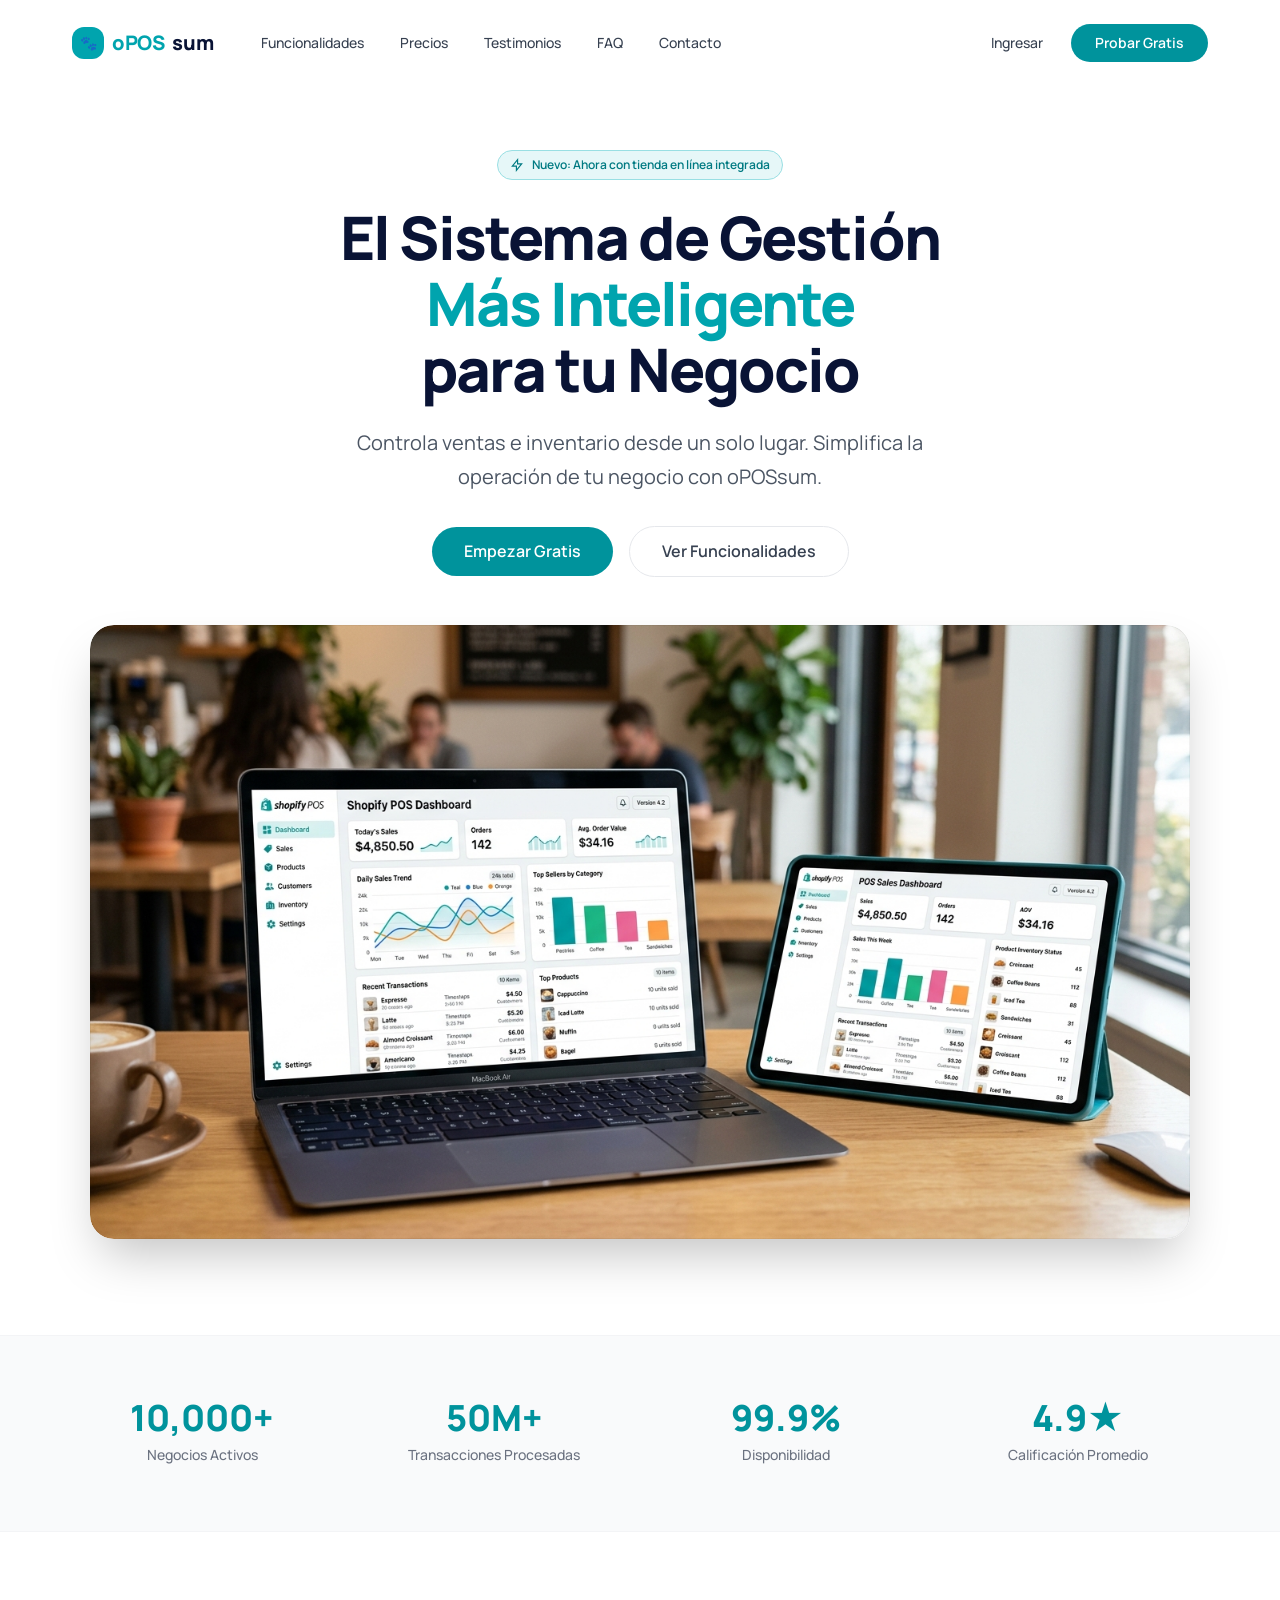
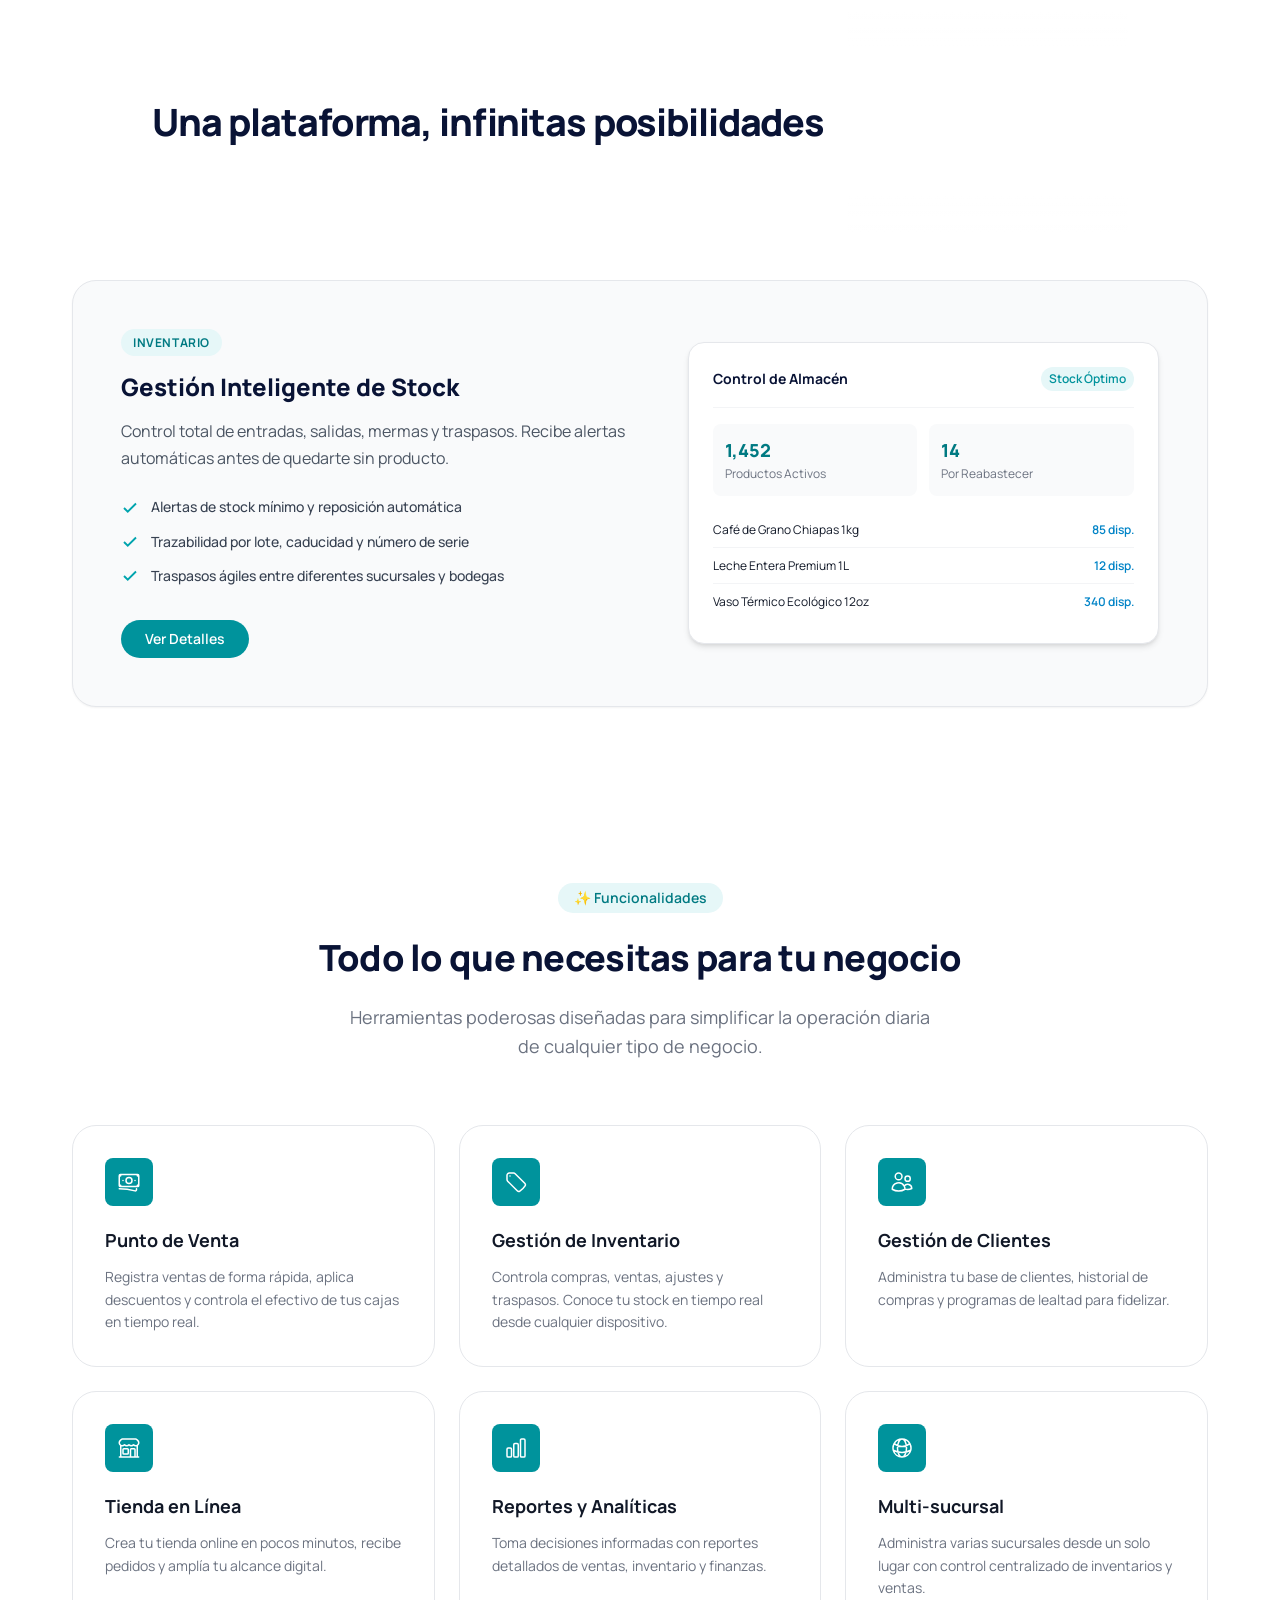
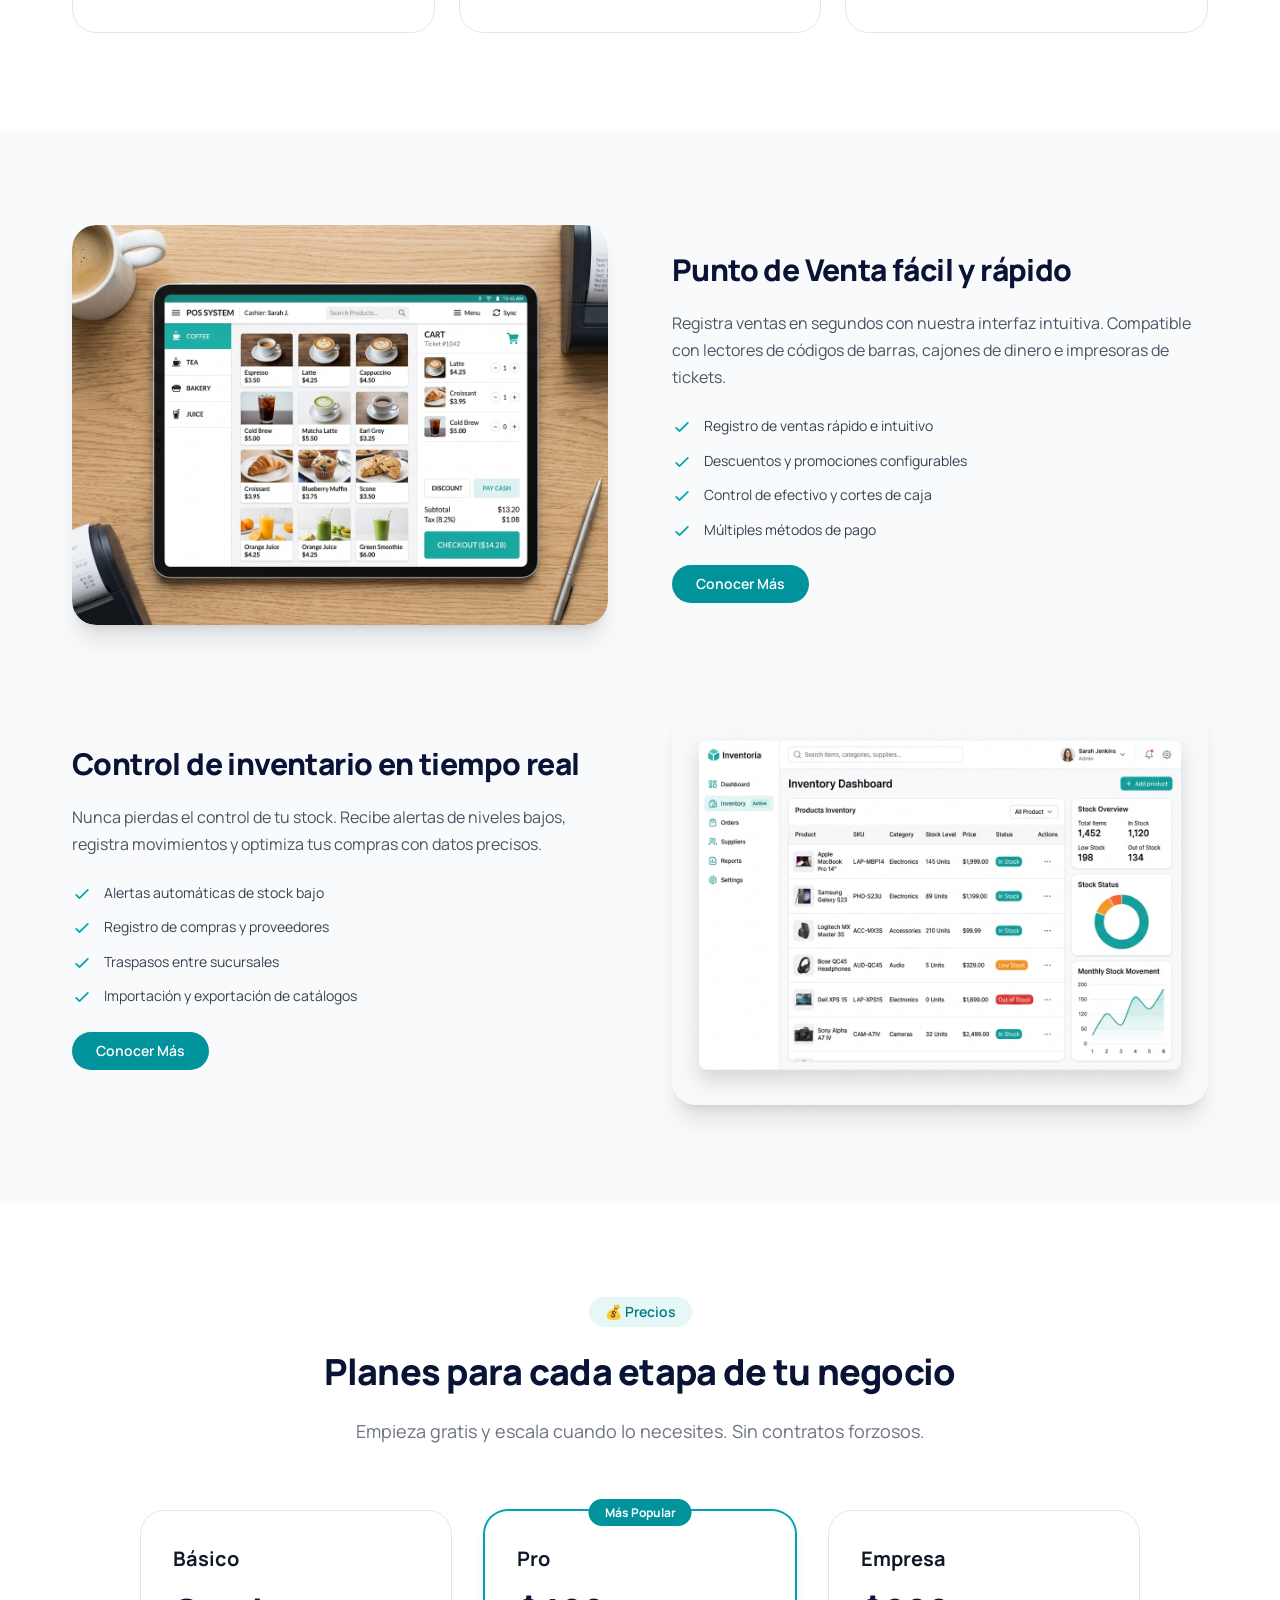
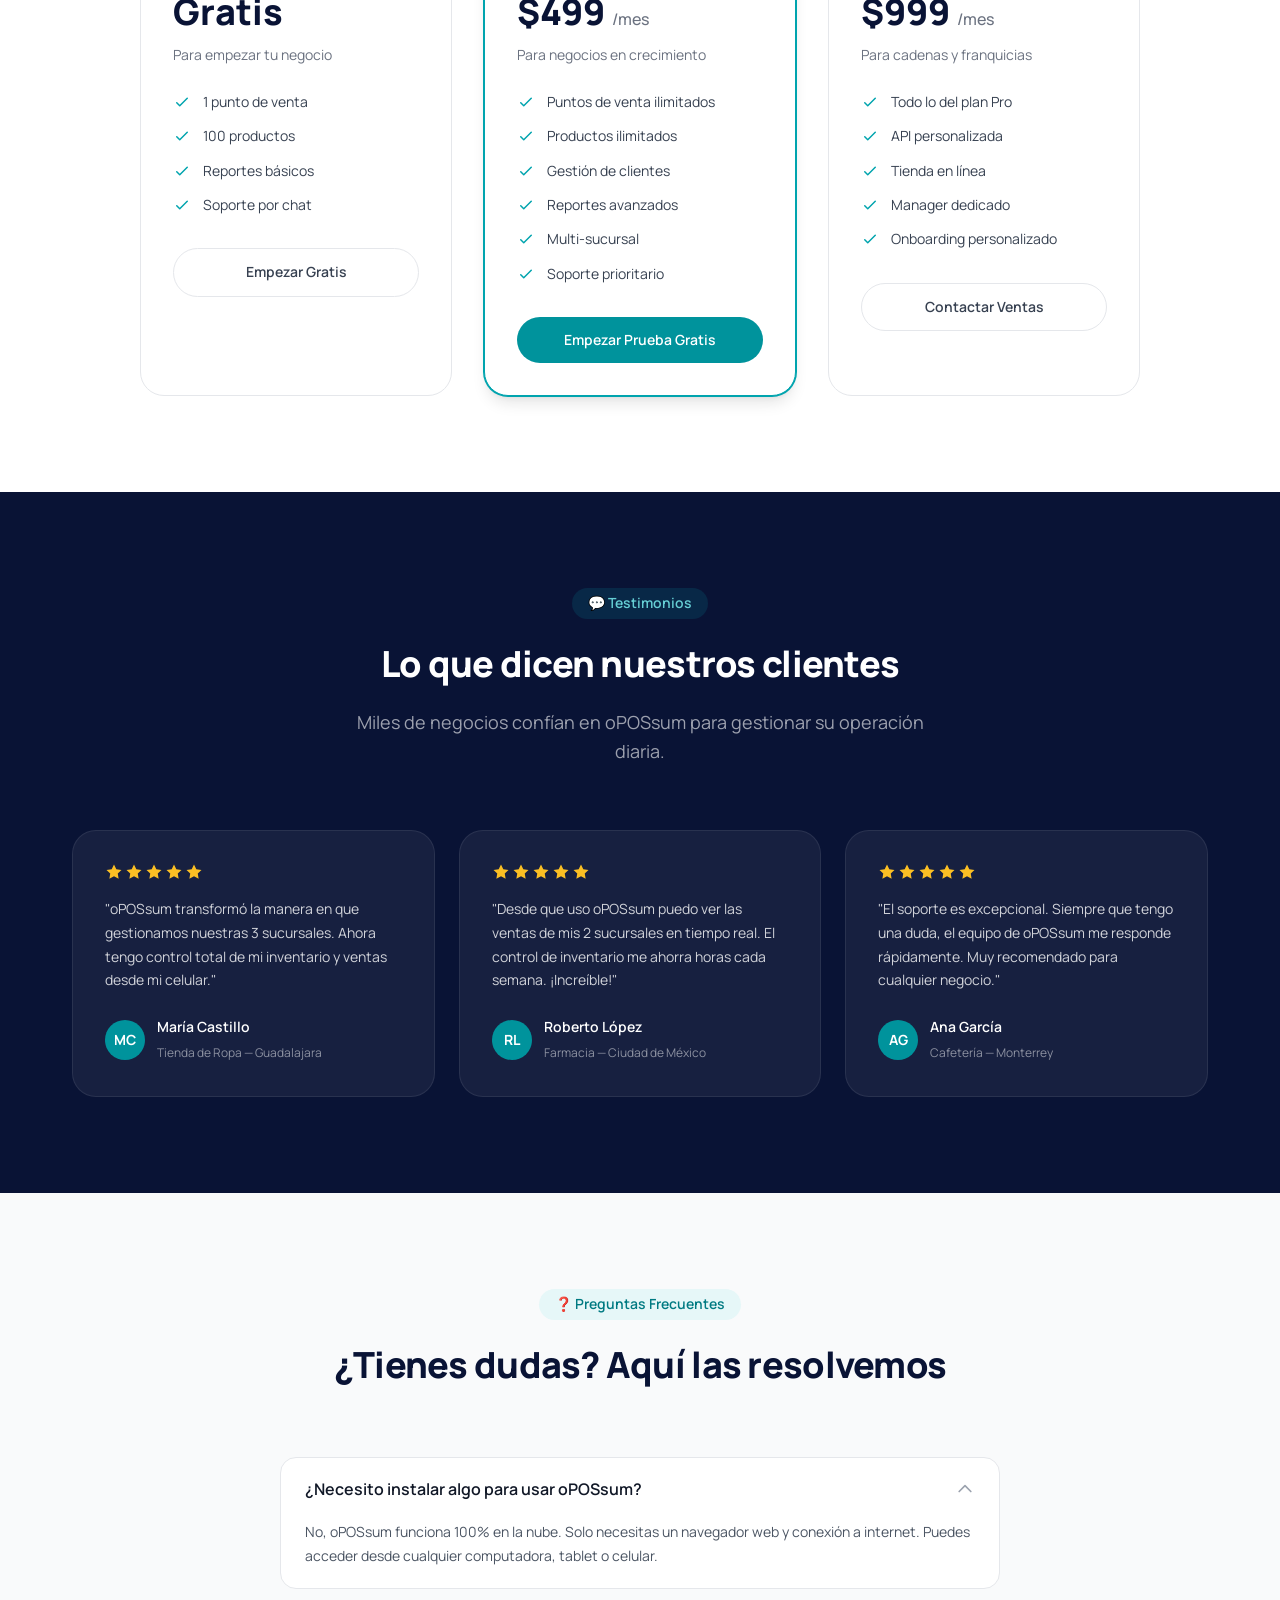
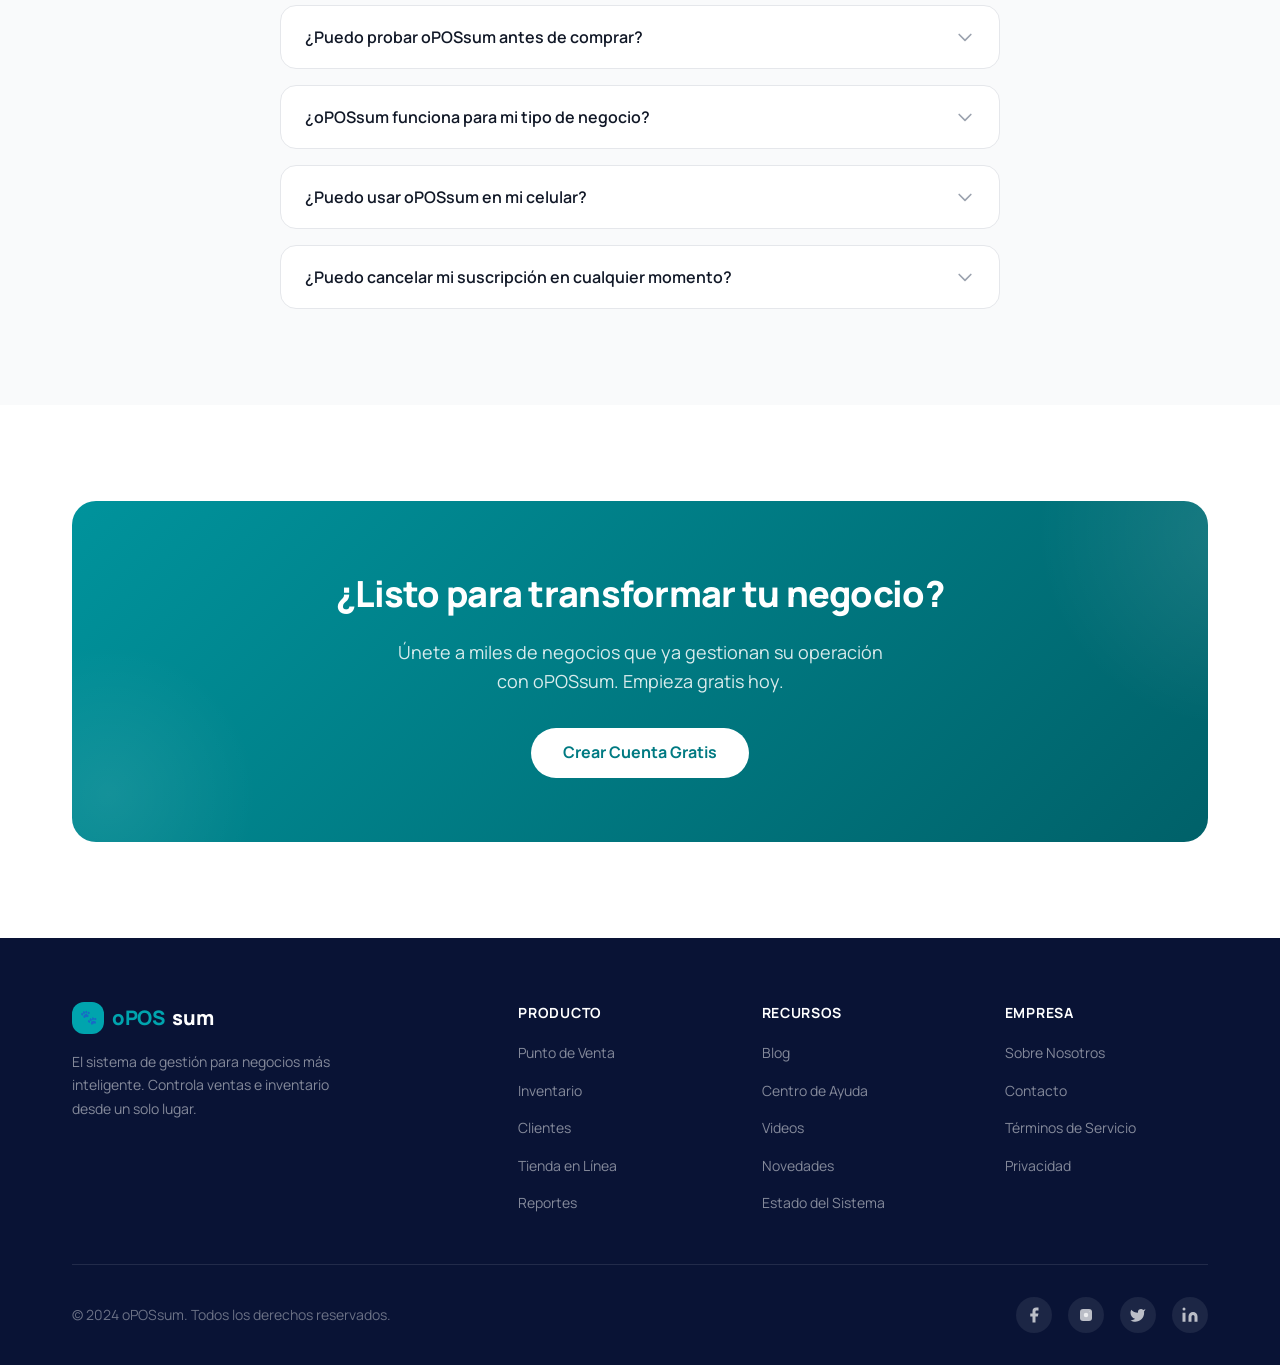
==== commit f6aaf2cc: "feat: arquitectura multi-tenant con Supabase RLS, auth, onboarding y resolucion de settings" ====
--- a/index.html
+++ b/index.html
@@ -42,8 +42,8 @@
           </ul>
         </div>
         <div class="nav-actions">
-          <a href="#" class="btn-login">Ingresar</a>
-          <a href="#" class="btn-primary" id="cta-header">Probar Gratis</a>
+          <a href="app/auth.html" class="btn-login">Ingresar</a>
+          <a href="app/auth.html" class="btn-primary" id="cta-header">Probar Gratis</a>
           <button class="mobile-toggle" id="mobile-toggle" aria-label="Menú">
             <svg fill="none" stroke-width="2" stroke-linecap="round" viewBox="0 0 24 24">
               <path d="M3 6h18M3 12h18M3 18h18" class="hamburger-lines"/>
@@ -60,7 +60,7 @@
       <a href="#testimonios" class="nav-link">Testimonios</a>
       <a href="#faq" class="nav-link">FAQ</a>
       <a href="#contacto" class="nav-link">Contacto</a>
-      <a href="#" class="btn-primary btn-large">Probar Gratis</a>
+      <a href="app/auth.html" class="btn-primary btn-large">Probar Gratis</a>
     </div>
   </header>
 
@@ -87,7 +87,7 @@
         </p>
 
         <div class="hero-buttons">
-          <a href="#" class="btn-primary btn-large pulse-glow" id="cta-hero">Empezar Gratis</a>
+          <a href="app/auth.html" class="btn-primary btn-large pulse-glow" id="cta-hero">Empezar Gratis</a>
           <a href="#funcionalidades" class="btn-secondary btn-large" id="cta-demo">Ver Funcionalidades</a>
         </div>
 
@@ -615,7 +615,7 @@
         <div class="cta-inner animate-on-scroll">
           <h2>¿Listo para transformar tu negocio?</h2>
           <p>Únete a miles de negocios que ya gestionan su operación con oPOSsum. Empieza gratis hoy.</p>
-          <a href="#" class="btn-primary btn-large" id="cta-final">Crear Cuenta Gratis</a>
+          <a href="app/auth.html" class="btn-primary btn-large" id="cta-final">Crear Cuenta Gratis</a>
         </div>
       </div>
     </section>
